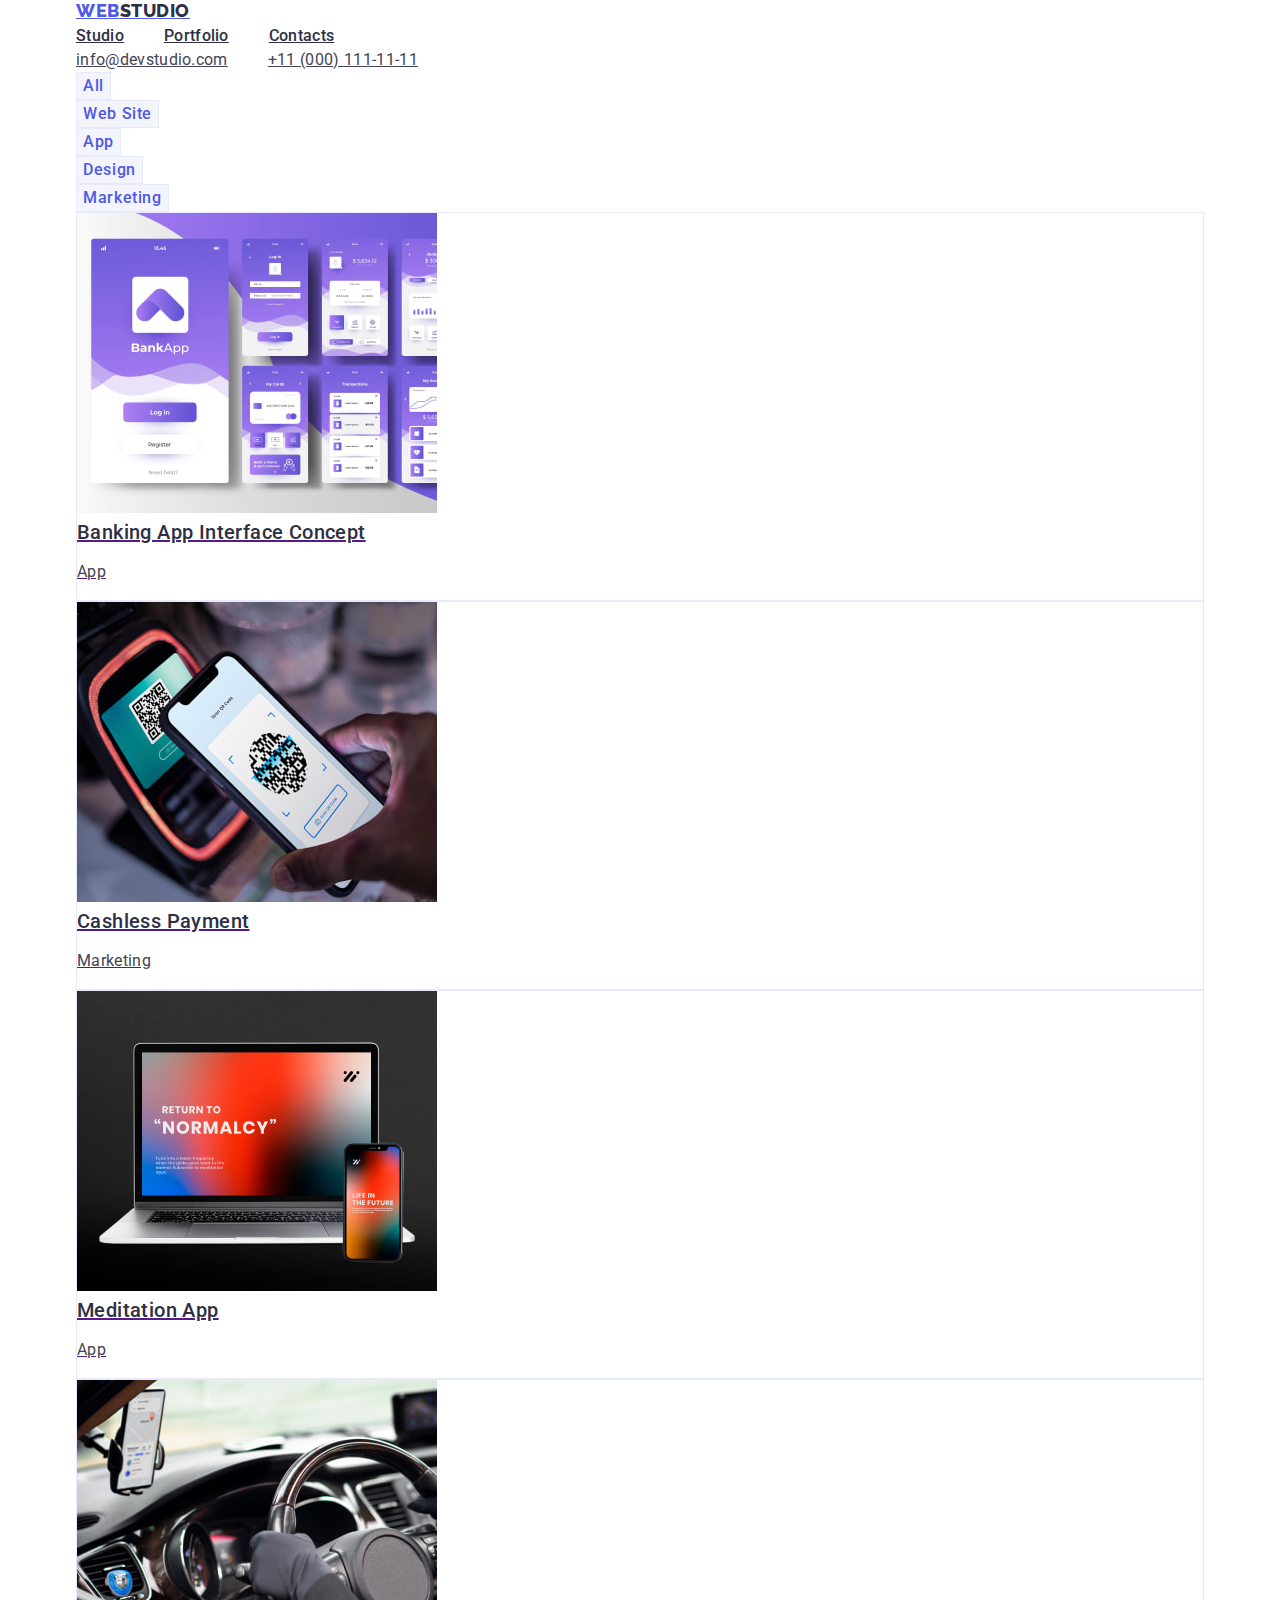
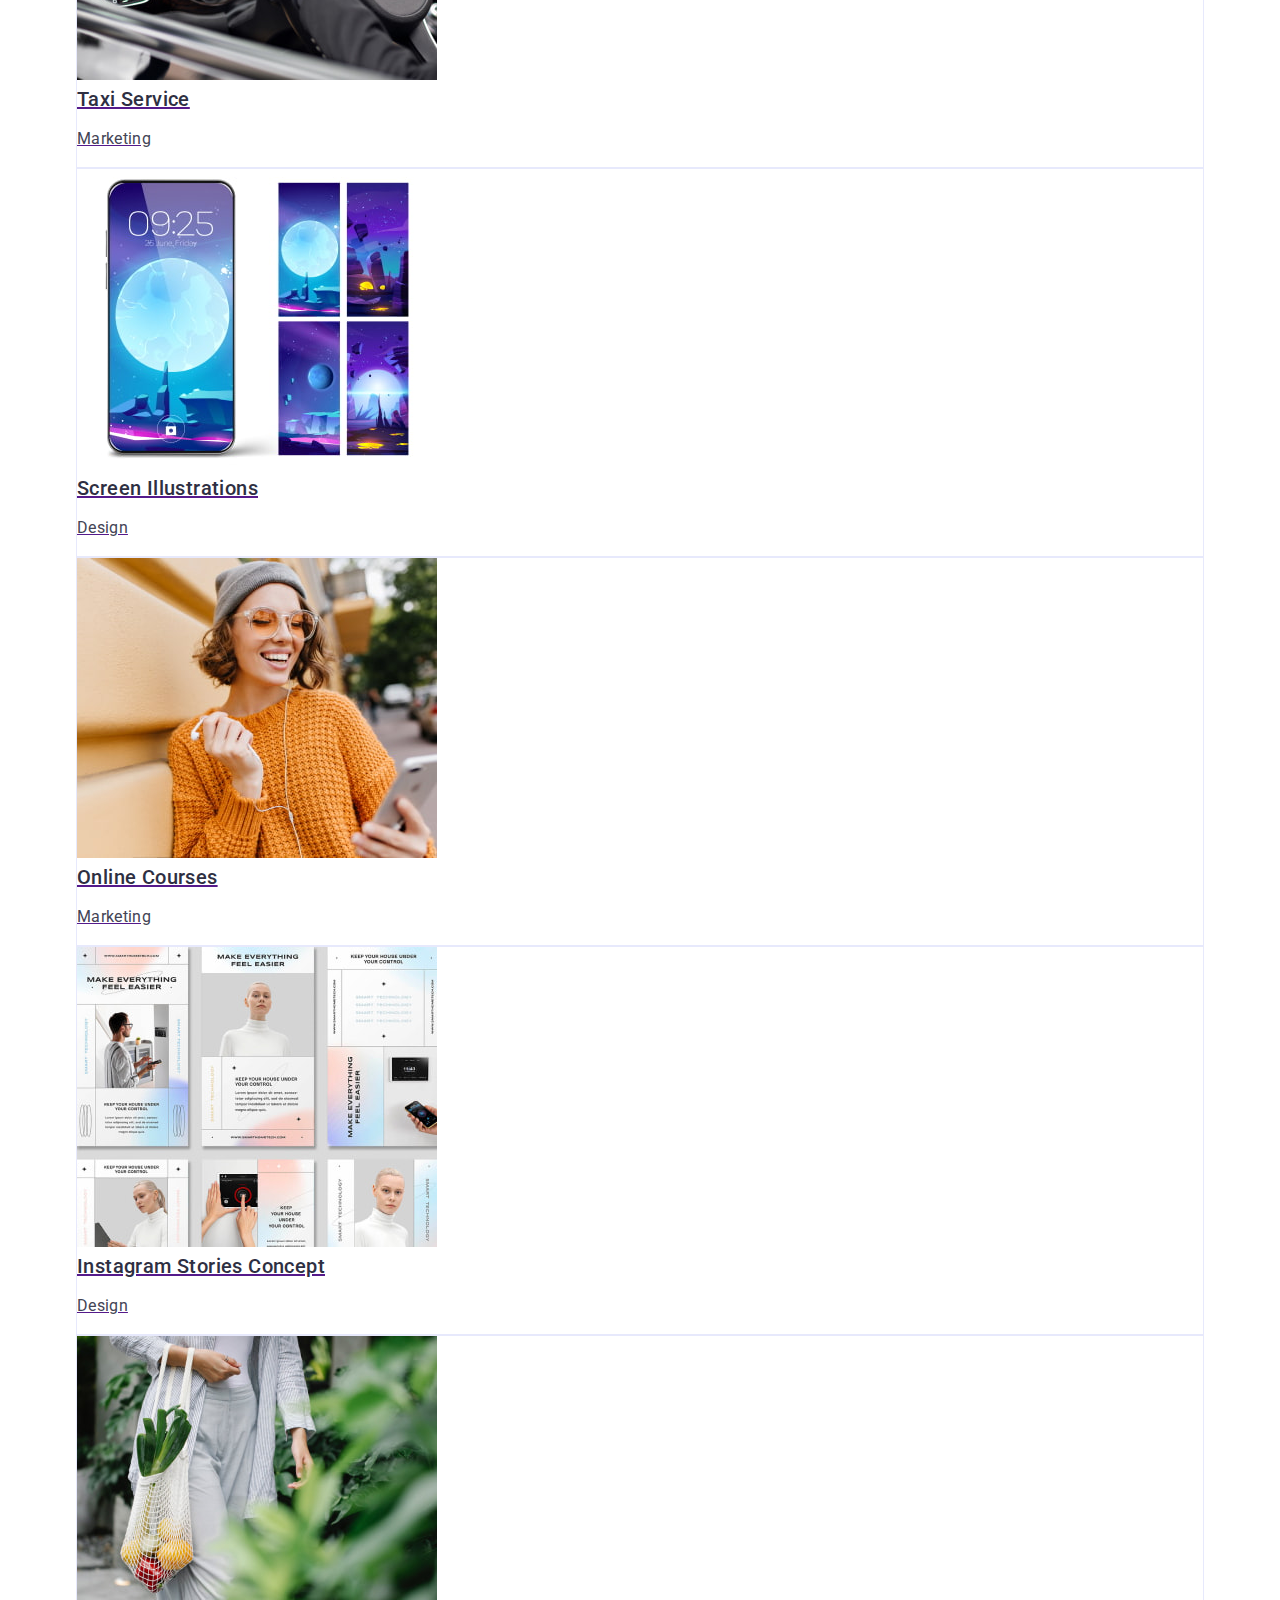
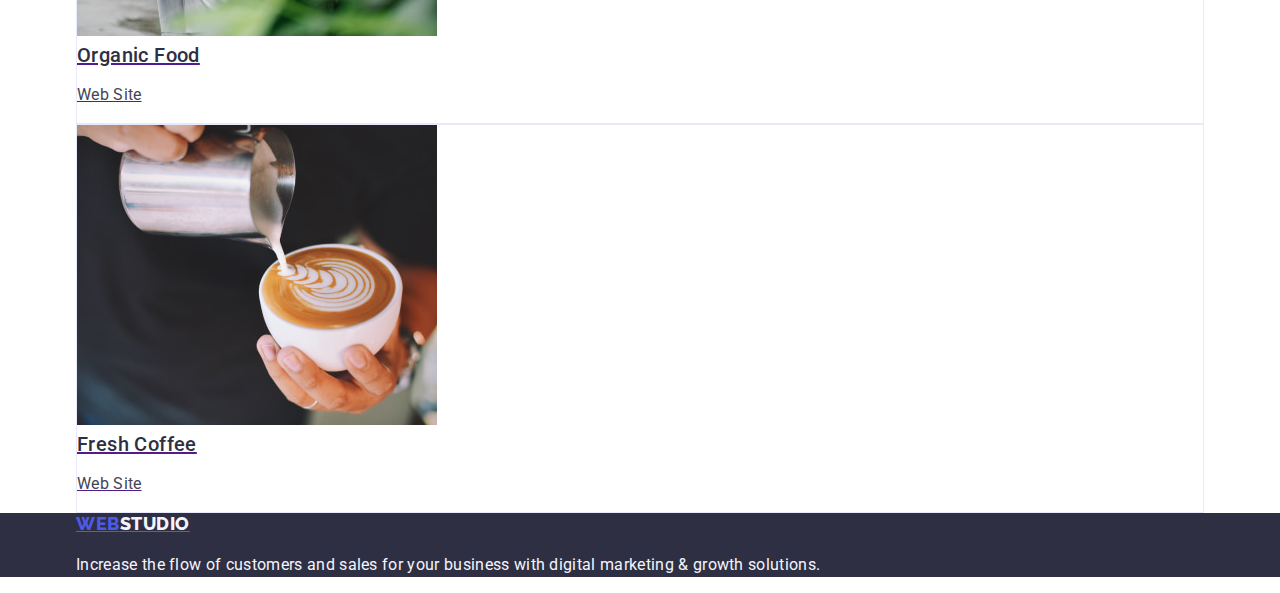
==== portfolio.html @ 360d27bd "container-header" ====
<!DOCTYPE html>
<html lang="en">
  <head>
    <meta charset="UTF-8" />
    <meta http-equiv="X-UA-Compatible" content="IE=edge" />
    <meta name="viewport" content="width=device-width, initial-scale=1.0" />
    <title>Solutions for business</title>
    <link rel="preconnect" href="https://fonts.googleapis.com" />
    <link rel="preconnect" href="https://fonts.gstatic.com" crossorigin />
    <link
      href="https://fonts.googleapis.com/css2?family=Raleway:wght@800&family=Roboto:wght@400;500;700;900&display=swap"
      rel="stylesheet"
    />
    <link
      href="
https://cdn.jsdelivr.net/npm/modern-normalize@2.0.0/modern-normalize.min.css
"
      rel="stylesheet"
    />
    <link rel="stylesheet" href="./css/styles.css" />
  </head>

  <body>
    <header class="page-header">
      <div class="container">
        <nav>
          <a class="logo-accent link" href="./index.html" target="_self"
            >Web<span class="logo-up link">Studio</span></a
          >
          <ul class="menu-list list">
            <li class="menu-list-item">
              <a class="menu-link link" href="./index.html" target="_blank"
                >Studio</a
              >
            </li>
            <li class="menu-list-item">
              <a class="menu-link link" href="./portfolio.html" target="_blank"
                >Portfolio</a
              >
            </li>
            <li class="menu-list-item">
              <a class="menu-link link" href="" target="_blank">Contacts</a>
            </li>
          </ul>
        </nav>
        <address class="address-list">
          <ul class="address list">
            <li class="mail-item">
              <a class="address-link link" href="mailto:info@devstudio.com"
                >info@devstudio.com</a
              >
            </li>
            <li class="tel-item">
              <a class="address-link link" href="tel:+110001111111"
                >+11 (000) 111-11-11</a
              >
            </li>
          </ul>
        </address>
      </div>
    </header>

    <main>
      <!-- Section hidden -->
      <section class="filters">
        <div class="container">
          <h1 class="title-hero" hidden>Filters</h1>

          <ul class="buttons-list list">
            <li class="button-item">
              <button class="button-filter" type="button">All</button>
            </li>
            <li class="button-item">
              <button class="button-filter" type="button">Web Site</button>
            </li>
            <li class="button-item">
              <button class="button-filter" type="button">App</button>
            </li>
            <li class="button-item">
              <button class="button-filter" type="button">Design</button>
            </li>
            <li class="button-item">
              <button class="button-filter" type="button">Marketing</button>
            </li>
          </ul>

          <ul class="portfolio-list list">
            <li class="img-item">
              <a class="link" href="">
                <img
                  src="./images/portfolio/imgOne.jpg"
                  width="360"
                  height="300"
                  alt="Pages of banking interface in the screen og smartphone"
                />
                <h2 class="third-title">Banking App Interface Concept</h2>
                <p class="advantages-paragraf">App</p>
              </a>
            </li>
            <li class="img-item">
              <a class="link" href="">
                <img
                  src="./images/portfolio/imgTwo.jpg"
                  width="360"
                  height="300"
                  alt="One man does cashless payment with his smartphone"
                />
                <h2 class="third-title">Cashless Payment</h2>
                <p class="advantages-paragraf">Marketing</p>
              </a>
            </li>
            <li class="img-item">
              <a class="link" href="">
                <img
                  src="./images/portfolio/imgThree.jpg"
                  width="360"
                  height="300"
                  alt="Computer monitor and smartphone screen with App for meditation"
                />
                <h2 class="third-title">Meditation App</h2>
                <p class="advantages-paragraf">App</p>
              </a>
            </li>
            <li class="img-item">
              <a class="link" href="">
                <img
                  src="./images/portfolio/imgFour.jpg"
                  width="360"
                  height="300"
                  alt="Driver in the car uses taxi service"
                />
                <h2 class="third-title">Taxi Service</h2>
                <p class="advantages-paragraf">Marketing</p>
              </a>
            </li>
            <li class="img-item">
              <a class="link" href="">
                <img
                  src="./images/portfolio/imgFive.jpg"
                  width="360"
                  height="300"
                  alt="Design for smartphone with screen illustration shows Moon and mountain rocks"
                />
                <h2 class="third-title">Screen Illustrations</h2>
                <p class="advantages-paragraf">Design</p>
              </a>
            </li>
            <li class="img-item">
              <a class="link" href="">
                <img
                  src="./images/portfolio/imgSix.jpg"
                  width="360"
                  height="300"
                  alt="One lady wearing in yellow sweater and grey hat is looking on her smartphone and learning online course"
                />
                <h2 class="third-title">Online Courses</h2>
                <p class="advantages-paragraf">Marketing</p>
              </a>
            </li>
            <li class="img-item">
              <a class="link" href="">
                <img
                  src="./images/portfolio/imgSeven.jpg"
                  width="360"
                  height="300"
                  alt="Six Instagram stories concept pages designed in light colors with man and woman in the pictures"
                />
                <h2 class="third-title">Instagram Stories Concept</h2>
                <p class="advantages-paragraf">Design</p>
              </a>
            </li>
            <li class="img-item">
              <a class="link" href="">
                <img
                  src="./images/portfolio/imgEight.jpg"
                  width="360"
                  height="300"
                  alt="Women keeps a bag with organic fruits and vegetables"
                />
                <h2 class="third-title">Organic Food</h2>
                <p class="advantages-paragraf">Web Site</p>
              </a>
            </li>
            <li class="img-item">
              <a class="link" href="">
                <img
                  src="./images/portfolio/imgNine.jpg"
                  width="360"
                  height="300"
                  alt="A man makes a cappucino"
                />
                <h2 class="third-title">Fresh Coffee</h2>
                <p class="advantages-paragraf">Web Site</p>
              </a>
            </li>
          </ul>
        </div>
      </section>
    </main>

    <footer class="footer-section">
      <div class="container">
        <a class="logo-accent link" href="./index.html" target="_self"
          >Web<span class="logo-down link">Studio</span></a
        >
        <p class="footer-paragraf">
          Increase the flow of customers and sales for your business with
          digital marketing & growth solutions.
        </p>
      </div>
    </footer>
  </body>
</html>
---- css/styles.css ----
:root {
    --brand: #4D5AE5;
    --brand-background: #2E2F42;
    --page: #FFFFFF;
    --text: #434455;
    --logo-down: #F4F4FD;
    --border: #E7E9FC;
    --button-filter-hover: #404BBF;   
}

h1, h2, h3, h4, h5, h6 {
    margin: 0;
}

ul, ol {
    margin: 0;
    padding: 0;
    list-style-type: none;
}

body {
    font-family: 'Roboto', sans-serif;
    font-style: normal;
    font-weight: 400;
    font-size: 16px;
    line-height: 1.5;
    color: var(--text);
    background-color: var(--page);
    letter-spacing: 0.02em;
    text-decoration: none;
}

.container {
    width: 1158px;
    margin-right: auto;
    margin-left: auto;
    padding: 0 15px;
}

.container-header {
    display: flex;
}

a {
    font-style: normal;
}

.logo-accent {
    font-family: 'Raleway', sans-serif;
    font-style: normal;
    font-weight: 800;
    font-size: 18px;
    line-height: 1.17;
    letter-spacing: 0.03em;
    text-transform: uppercase;
    color: var(--brand);
}

.logo-up {
    color: var(--brand-background);
    font-family: 'Raleway', sans-serif;
}

.logo-header {
margin-right: 76px;
}

.logo-down {
    color: var(--logo-down);
}

.menu-list {
    display: flex;
    width: 261px;
    gap: 40px;
}

.menu-link:focus, .menu-link:active {
    color: var(--button-filter-hover);
}

.menu-link {
    font-weight: 500;
    font-size: 16px;
    line-height: 1.5;
    letter-spacing: 0.02em;
    color: var(--brand-background);
}

.menu-link:hover, .menu-link:active {
    color: var(--button-filter-hover);
}

.menu-list > a {
    font-weight: 500;
    color: var(--brand-background);
}

.address {
    display: flex;
    gap: 40px;
}

.address-list {
    font-style: normal;
      
}

.address.list > a {
    color: var(--text);
}

.address-link {
    letter-spacing: 0.02em;
    color: var(--text);
}

.address-link:hover {
    color: var(--button-filter-hover);
}

.address-link:focus {
    color: var(--button-filter-hover);
}

.hero {
    background-color: var(--brand-background);
}

.title-hero {
    font-weight: 700;
    font-size: 56px;
    line-height: 1.07;
    text-align: center;
    letter-spacing: 0.02em;
    color: var(--page);

}

.order-button {
    font-family: inherit;
    background-color: var(--brand);
    color: var(--page);
    font-weight: 500;
    letter-spacing: 0.04em;
    line-height: 1.5;
    cursor: pointer;
}

.order-button:hover {
    background-color: var(--button-filter-hover);
}

.order-button:focus {
    background-color: var(--button-filter-hover);
}

.third-title {
    font-weight: 500;
    font-size: 20px;
    line-height: 1.2;
    letter-spacing: 0.02em;
    color: var(--brand-background);
    text-transform: capitalize;
}

.advantages-paragraf {
    letter-spacing: 0.02em;
    color: var(--text);
}

.title-we-doing, .title-team {
    font-weight: 700;
    font-size: 36px;
    line-height: 1.11;
    text-align: center;
    letter-spacing: 0.02em;
    text-transform: capitalize;
    color: var(--brand-background);
}

.team {
    background-color: var(--logo-down);
}

.item-team {
    background: var(--page);
}

.footer-section {
    background-color: var(--brand-background);
}

.footer-paragraf {
    color:var(--logo-down);
    font-family: 'Roboto';
    font-style: normal;
    font-weight: 400;
    font-size: 16px;
    line-height: 1.5;
    letter-spacing: 0.02em;
}

.button-filter {
    font-weight: 500;
    letter-spacing: 0.04em;
    background-color: var(--logo-down);
    border: 1px solid var(--border);
    color: var(--brand);
    cursor: pointer;
    line-height: 1.5;
}

.button-filter:hover {
    background-color: var(--button-filter-hover);
    color: var(--page);
}

.button-filter:focus {
    background-color: var(--button-filter-hover);
    color: var(--page);
}

.button-filter:active {
    background-color: var(--brand-background);
}

.img-item {
    border: 1px solid var(--border);
}
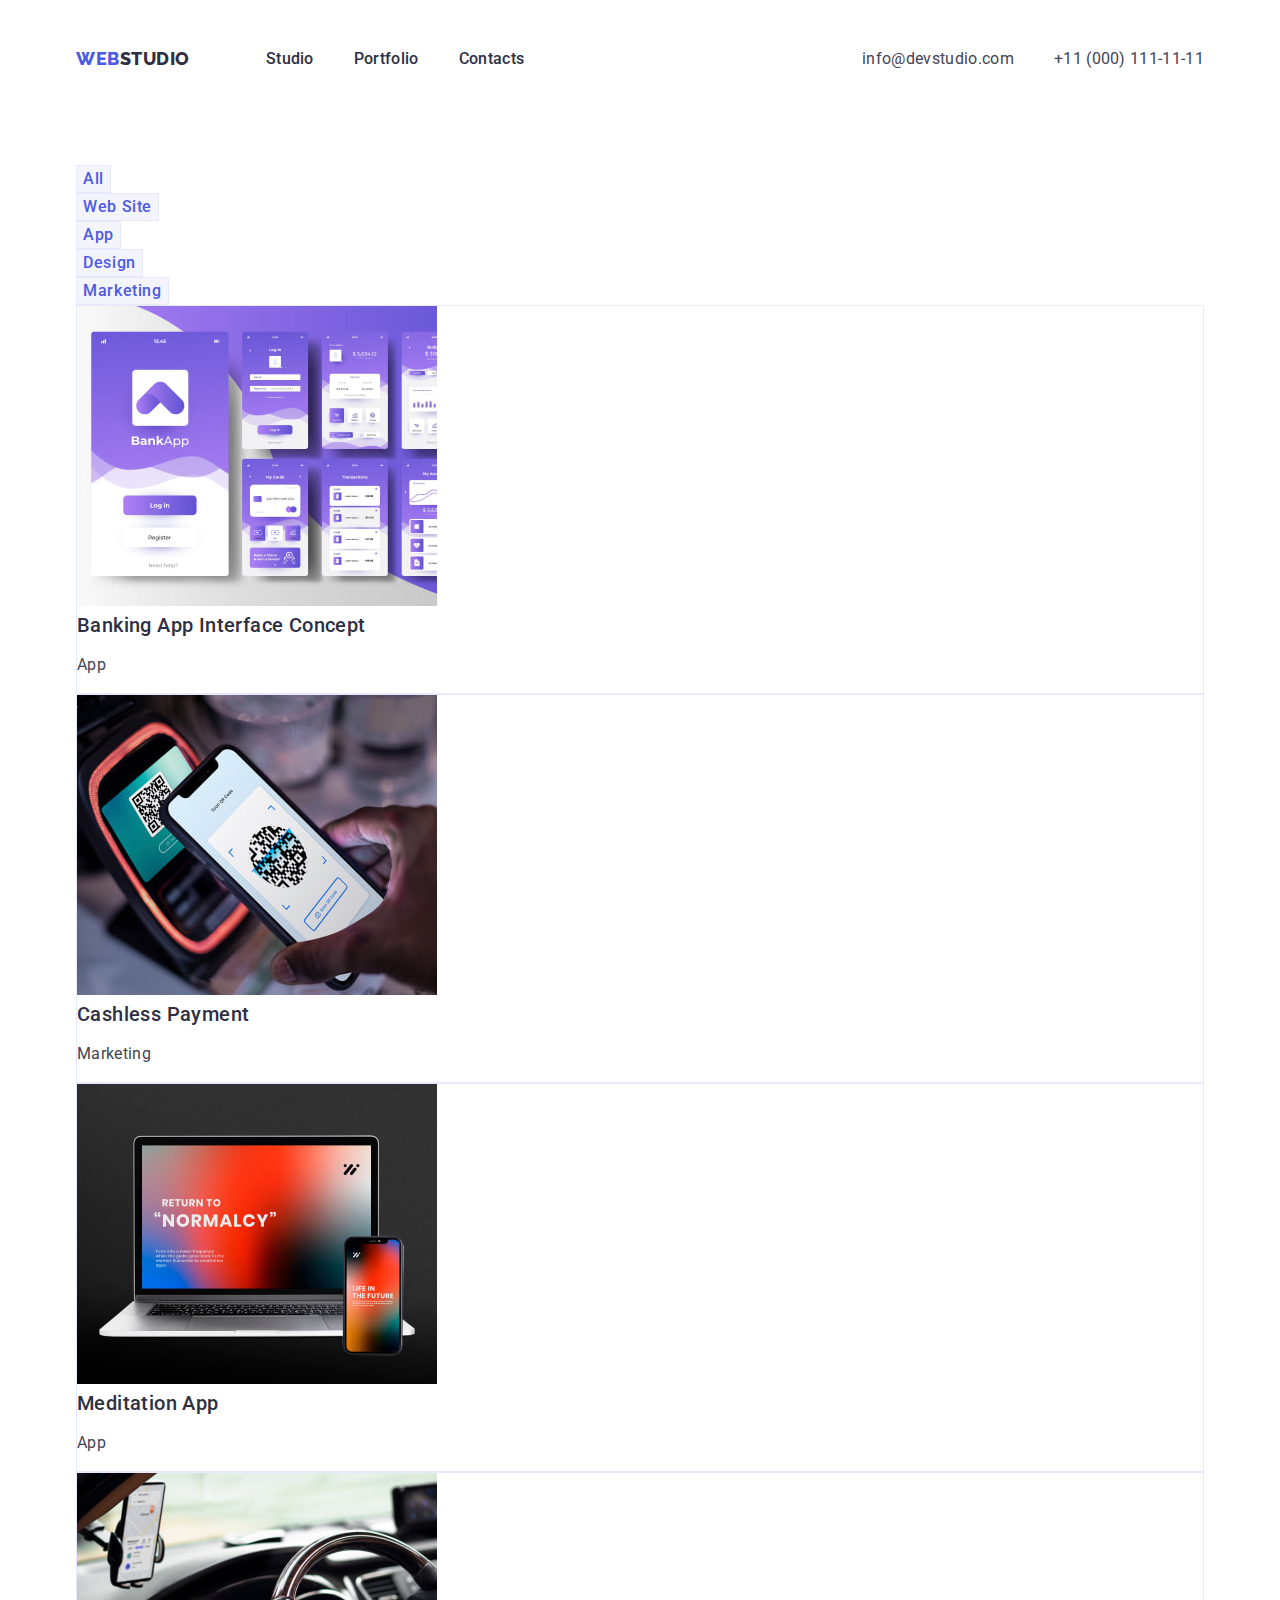
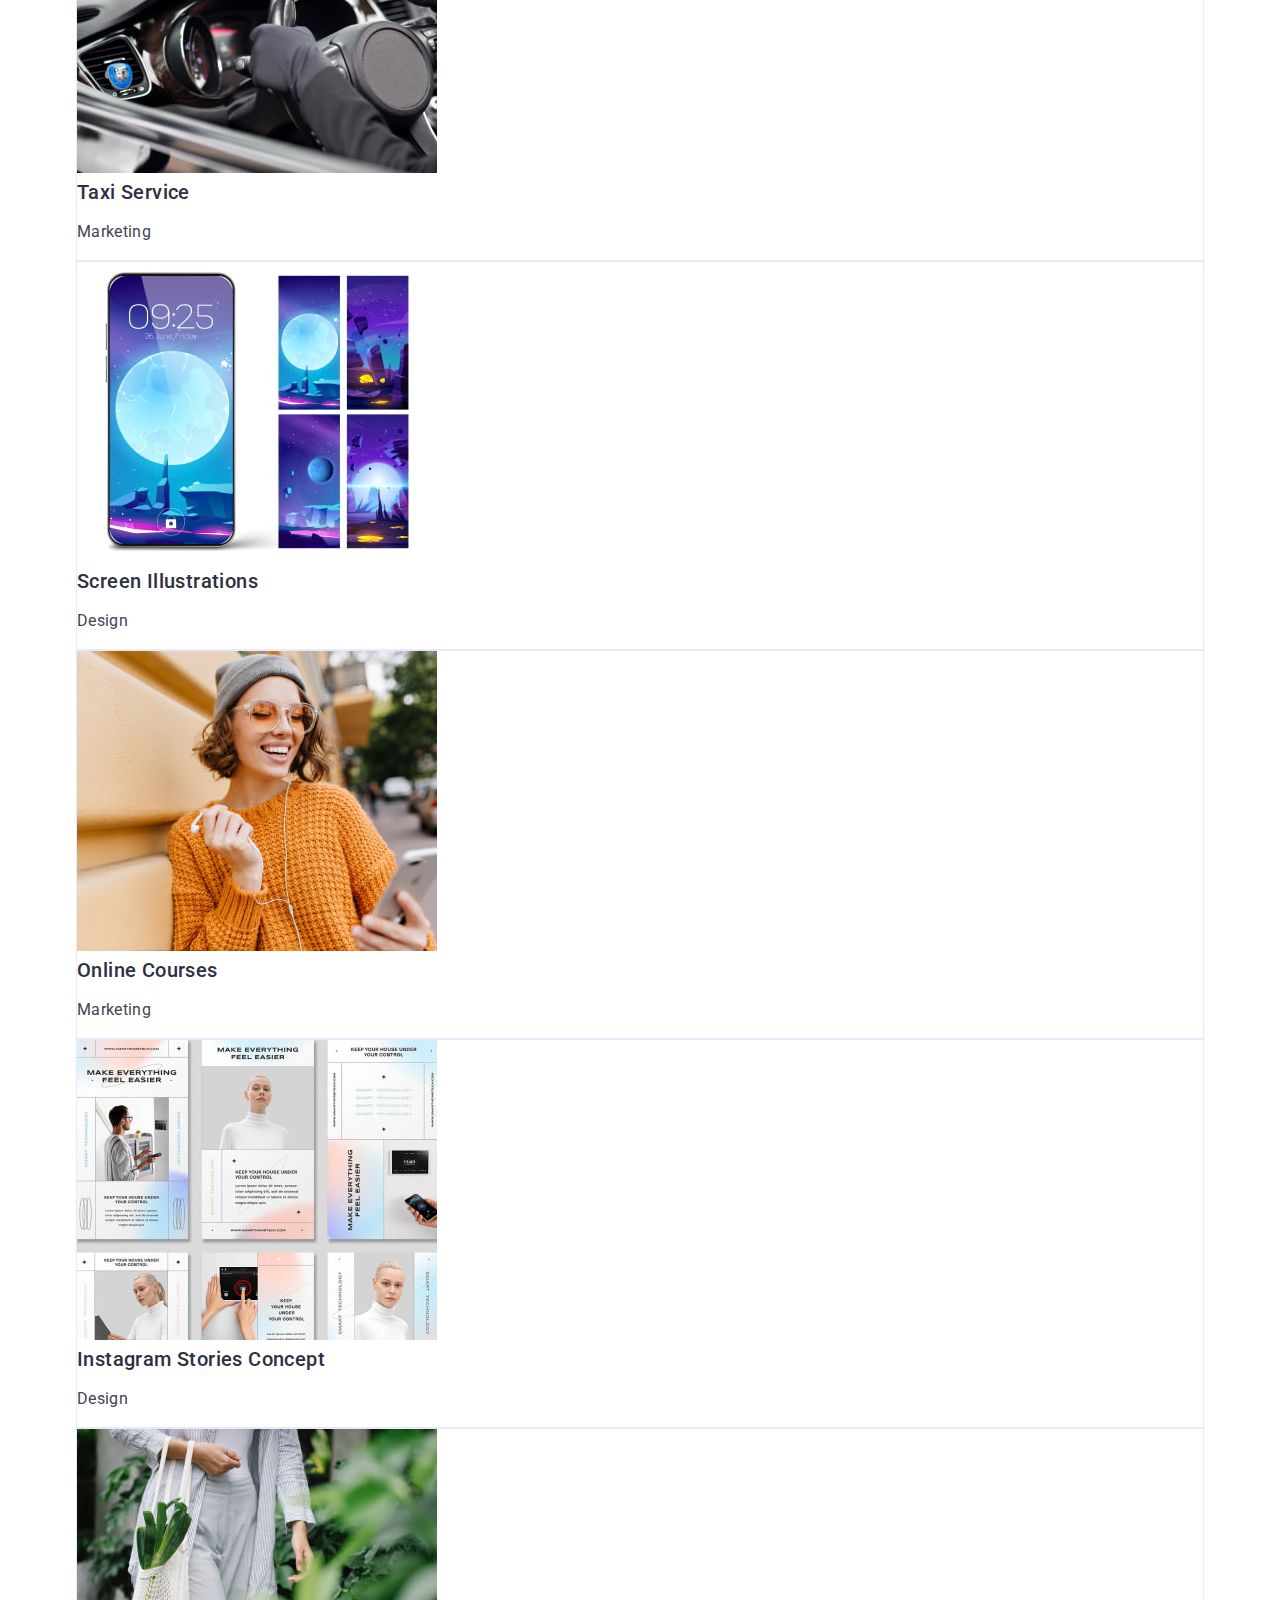
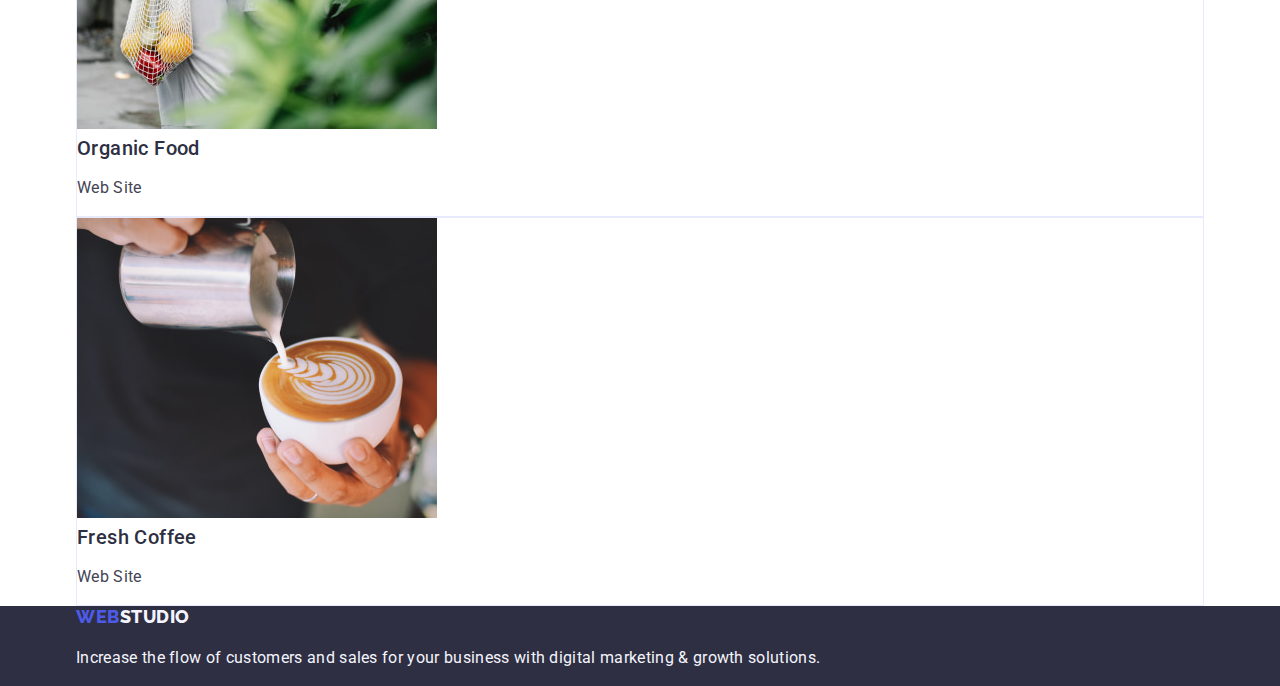
==== commit c48500c0: "Advantages-notHidden" ====
--- a/portfolio.html
+++ b/portfolio.html
@@ -21,193 +21,198 @@
   </head>
 
   <body>
-    <header class="page-header">
-      <div class="container">
-        <nav>
+    <div class="page-container">
+      <header class="page-header">
+        <div class="container container-header">
+          <nav class="navigation">
+            <a class="logo-accent link" href="./index.html" target="_self"
+              >Web<span class="logo-up logo-header link">Studio</span></a
+            >
+            <ul class="menu-list">
+              <li class="menu-list-item">
+                <a class="menu-link link" href="./index.html" target="_blank"
+                  >Studio</a
+                >
+              </li>
+              <li class="menu-list-item">
+                <a
+                  class="menu-link link"
+                  href="./portfolio.html"
+                  target="_blank"
+                  >Portfolio</a
+                >
+              </li>
+              <li class="menu-list-item">
+                <a class="menu-link link" href="" target="_blank">Contacts</a>
+              </li>
+            </ul>
+          </nav>
+          <address class="address-list">
+            <ul class="address">
+              <li class="mail-item">
+                <a class="address-link link" href="mailto:info@devstudio.com"
+                  >info@devstudio.com</a
+                >
+              </li>
+              <li class="tel-item">
+                <a class="address-link link" href="tel:+110001111111"
+                  >+11 (000) 111-11-11</a
+                >
+              </li>
+            </ul>
+          </address>
+        </div>
+      </header>
+
+      <main>
+        <!-- Section hidden -->
+        <section class="filters">
+          <div class="container container-filter">
+            <h1 class="title-hero" visually-hidden>Filters</h1>
+
+            <ul class="buttons-list list">
+              <li class="button-item">
+                <button class="button-filter" type="button">All</button>
+              </li>
+              <li class="button-item">
+                <button class="button-filter" type="button">Web Site</button>
+              </li>
+              <li class="button-item">
+                <button class="button-filter" type="button">App</button>
+              </li>
+              <li class="button-item">
+                <button class="button-filter" type="button">Design</button>
+              </li>
+              <li class="button-item">
+                <button class="button-filter" type="button">Marketing</button>
+              </li>
+            </ul>
+
+            <ul class="portfolio-list list">
+              <li class="img-item">
+                <a class="link" href="">
+                  <img
+                    src="./images/portfolio/imgOne.jpg"
+                    width="360"
+                    height="300"
+                    alt="Pages of banking interface in the screen og smartphone"
+                  />
+                  <h2 class="third-title">Banking App Interface Concept</h2>
+                  <p class="advantages-paragraf">App</p>
+                </a>
+              </li>
+              <li class="img-item">
+                <a class="link" href="">
+                  <img
+                    src="./images/portfolio/imgTwo.jpg"
+                    width="360"
+                    height="300"
+                    alt="One man does cashless payment with his smartphone"
+                  />
+                  <h2 class="third-title">Cashless Payment</h2>
+                  <p class="advantages-paragraf">Marketing</p>
+                </a>
+              </li>
+              <li class="img-item">
+                <a class="link" href="">
+                  <img
+                    src="./images/portfolio/imgThree.jpg"
+                    width="360"
+                    height="300"
+                    alt="Computer monitor and smartphone screen with App for meditation"
+                  />
+                  <h2 class="third-title">Meditation App</h2>
+                  <p class="advantages-paragraf">App</p>
+                </a>
+              </li>
+              <li class="img-item">
+                <a class="link" href="">
+                  <img
+                    src="./images/portfolio/imgFour.jpg"
+                    width="360"
+                    height="300"
+                    alt="Driver in the car uses taxi service"
+                  />
+                  <h2 class="third-title">Taxi Service</h2>
+                  <p class="advantages-paragraf">Marketing</p>
+                </a>
+              </li>
+              <li class="img-item">
+                <a class="link" href="">
+                  <img
+                    src="./images/portfolio/imgFive.jpg"
+                    width="360"
+                    height="300"
+                    alt="Design for smartphone with screen illustration shows Moon and mountain rocks"
+                  />
+                  <h2 class="third-title">Screen Illustrations</h2>
+                  <p class="advantages-paragraf">Design</p>
+                </a>
+              </li>
+              <li class="img-item">
+                <a class="link" href="">
+                  <img
+                    src="./images/portfolio/imgSix.jpg"
+                    width="360"
+                    height="300"
+                    alt="One lady wearing in yellow sweater and grey hat is looking on her smartphone and learning online course"
+                  />
+                  <h2 class="third-title">Online Courses</h2>
+                  <p class="advantages-paragraf">Marketing</p>
+                </a>
+              </li>
+              <li class="img-item">
+                <a class="link" href="">
+                  <img
+                    src="./images/portfolio/imgSeven.jpg"
+                    width="360"
+                    height="300"
+                    alt="Six Instagram stories concept pages designed in light colors with man and woman in the pictures"
+                  />
+                  <h2 class="third-title">Instagram Stories Concept</h2>
+                  <p class="advantages-paragraf">Design</p>
+                </a>
+              </li>
+              <li class="img-item">
+                <a class="link" href="">
+                  <img
+                    src="./images/portfolio/imgEight.jpg"
+                    width="360"
+                    height="300"
+                    alt="Women keeps a bag with organic fruits and vegetables"
+                  />
+                  <h2 class="third-title">Organic Food</h2>
+                  <p class="advantages-paragraf">Web Site</p>
+                </a>
+              </li>
+              <li class="img-item">
+                <a class="link" href="">
+                  <img
+                    src="./images/portfolio/imgNine.jpg"
+                    width="360"
+                    height="300"
+                    alt="A man makes a cappucino"
+                  />
+                  <h2 class="third-title">Fresh Coffee</h2>
+                  <p class="advantages-paragraf">Web Site</p>
+                </a>
+              </li>
+            </ul>
+          </div>
+        </section>
+      </main>
+
+      <footer class="footer-section">
+        <div class="container">
           <a class="logo-accent link" href="./index.html" target="_self"
-            >Web<span class="logo-up link">Studio</span></a
+            >Web<span class="logo-down link">Studio</span></a
           >
-          <ul class="menu-list list">
-            <li class="menu-list-item">
-              <a class="menu-link link" href="./index.html" target="_blank"
-                >Studio</a
-              >
-            </li>
-            <li class="menu-list-item">
-              <a class="menu-link link" href="./portfolio.html" target="_blank"
-                >Portfolio</a
-              >
-            </li>
-            <li class="menu-list-item">
-              <a class="menu-link link" href="" target="_blank">Contacts</a>
-            </li>
-          </ul>
-        </nav>
-        <address class="address-list">
-          <ul class="address list">
-            <li class="mail-item">
-              <a class="address-link link" href="mailto:info@devstudio.com"
-                >info@devstudio.com</a
-              >
-            </li>
-            <li class="tel-item">
-              <a class="address-link link" href="tel:+110001111111"
-                >+11 (000) 111-11-11</a
-              >
-            </li>
-          </ul>
-        </address>
-      </div>
-    </header>
-
-    <main>
-      <!-- Section hidden -->
-      <section class="filters">
-        <div class="container">
-          <h1 class="title-hero" hidden>Filters</h1>
-
-          <ul class="buttons-list list">
-            <li class="button-item">
-              <button class="button-filter" type="button">All</button>
-            </li>
-            <li class="button-item">
-              <button class="button-filter" type="button">Web Site</button>
-            </li>
-            <li class="button-item">
-              <button class="button-filter" type="button">App</button>
-            </li>
-            <li class="button-item">
-              <button class="button-filter" type="button">Design</button>
-            </li>
-            <li class="button-item">
-              <button class="button-filter" type="button">Marketing</button>
-            </li>
-          </ul>
-
-          <ul class="portfolio-list list">
-            <li class="img-item">
-              <a class="link" href="">
-                <img
-                  src="./images/portfolio/imgOne.jpg"
-                  width="360"
-                  height="300"
-                  alt="Pages of banking interface in the screen og smartphone"
-                />
-                <h2 class="third-title">Banking App Interface Concept</h2>
-                <p class="advantages-paragraf">App</p>
-              </a>
-            </li>
-            <li class="img-item">
-              <a class="link" href="">
-                <img
-                  src="./images/portfolio/imgTwo.jpg"
-                  width="360"
-                  height="300"
-                  alt="One man does cashless payment with his smartphone"
-                />
-                <h2 class="third-title">Cashless Payment</h2>
-                <p class="advantages-paragraf">Marketing</p>
-              </a>
-            </li>
-            <li class="img-item">
-              <a class="link" href="">
-                <img
-                  src="./images/portfolio/imgThree.jpg"
-                  width="360"
-                  height="300"
-                  alt="Computer monitor and smartphone screen with App for meditation"
-                />
-                <h2 class="third-title">Meditation App</h2>
-                <p class="advantages-paragraf">App</p>
-              </a>
-            </li>
-            <li class="img-item">
-              <a class="link" href="">
-                <img
-                  src="./images/portfolio/imgFour.jpg"
-                  width="360"
-                  height="300"
-                  alt="Driver in the car uses taxi service"
-                />
-                <h2 class="third-title">Taxi Service</h2>
-                <p class="advantages-paragraf">Marketing</p>
-              </a>
-            </li>
-            <li class="img-item">
-              <a class="link" href="">
-                <img
-                  src="./images/portfolio/imgFive.jpg"
-                  width="360"
-                  height="300"
-                  alt="Design for smartphone with screen illustration shows Moon and mountain rocks"
-                />
-                <h2 class="third-title">Screen Illustrations</h2>
-                <p class="advantages-paragraf">Design</p>
-              </a>
-            </li>
-            <li class="img-item">
-              <a class="link" href="">
-                <img
-                  src="./images/portfolio/imgSix.jpg"
-                  width="360"
-                  height="300"
-                  alt="One lady wearing in yellow sweater and grey hat is looking on her smartphone and learning online course"
-                />
-                <h2 class="third-title">Online Courses</h2>
-                <p class="advantages-paragraf">Marketing</p>
-              </a>
-            </li>
-            <li class="img-item">
-              <a class="link" href="">
-                <img
-                  src="./images/portfolio/imgSeven.jpg"
-                  width="360"
-                  height="300"
-                  alt="Six Instagram stories concept pages designed in light colors with man and woman in the pictures"
-                />
-                <h2 class="third-title">Instagram Stories Concept</h2>
-                <p class="advantages-paragraf">Design</p>
-              </a>
-            </li>
-            <li class="img-item">
-              <a class="link" href="">
-                <img
-                  src="./images/portfolio/imgEight.jpg"
-                  width="360"
-                  height="300"
-                  alt="Women keeps a bag with organic fruits and vegetables"
-                />
-                <h2 class="third-title">Organic Food</h2>
-                <p class="advantages-paragraf">Web Site</p>
-              </a>
-            </li>
-            <li class="img-item">
-              <a class="link" href="">
-                <img
-                  src="./images/portfolio/imgNine.jpg"
-                  width="360"
-                  height="300"
-                  alt="A man makes a cappucino"
-                />
-                <h2 class="third-title">Fresh Coffee</h2>
-                <p class="advantages-paragraf">Web Site</p>
-              </a>
-            </li>
-          </ul>
+          <p class="footer-paragraf">
+            Increase the flow of customers and sales for your business with
+            digital marketing & growth solutions.
+          </p>
         </div>
-      </section>
-    </main>
-
-    <footer class="footer-section">
-      <div class="container">
-        <a class="logo-accent link" href="./index.html" target="_self"
-          >Web<span class="logo-down link">Studio</span></a
-        >
-        <p class="footer-paragraf">
-          Increase the flow of customers and sales for your business with
-          digital marketing & growth solutions.
-        </p>
-      </div>
-    </footer>
+      </footer>
+    </div>
   </body>
 </html>
--- a/css/styles.css
+++ b/css/styles.css
@@ -30,6 +30,21 @@
     text-decoration: none;
 }
 
+.page-container {
+    min-height: 100vh;
+    display: flex;
+    flex-direction: column;
+}
+
+main {
+    flex-grow: 1;
+}
+
+a {
+    font-style: normal;
+    text-decoration: none;
+}
+
 .container {
     width: 1158px;
     margin-right: auto;
@@ -39,11 +54,16 @@
 
 .container-header {
     display: flex;
-}
-
-a {
-    font-style: normal;
-}
+    padding-top: 24px;
+    padding-bottom: 12px;
+    align-items: center;
+}
+    
+.navigation {
+    display: flex;
+    align-items: center;
+}
+
 
 .logo-accent {
     font-family: 'Raleway', sans-serif;
@@ -54,11 +74,13 @@
     letter-spacing: 0.03em;
     text-transform: uppercase;
     color: var(--brand);
+    padding: 24px 0;
 }
 
 .logo-up {
     color: var(--brand-background);
     font-family: 'Raleway', sans-serif;
+    padding: 24px 0;
 }
 
 .logo-header {
@@ -71,8 +93,11 @@
 
 .menu-list {
     display: flex;
-    width: 261px;
     gap: 40px;
+}
+
+.link {
+    text-decoration: none;
 }
 
 .menu-link:focus, .menu-link:active {
@@ -85,6 +110,7 @@
     line-height: 1.5;
     letter-spacing: 0.02em;
     color: var(--brand-background);
+    padding: 24px 0;
 }
 
 .menu-link:hover, .menu-link:active {
@@ -103,7 +129,7 @@
 
 .address-list {
     font-style: normal;
-      
+    margin-left: auto; 
 }
 
 .address.list > a {
@@ -113,6 +139,7 @@
 .address-link {
     letter-spacing: 0.02em;
     color: var(--text);
+    padding: 24px 0;
 }
 
 .address-link:hover {
@@ -126,6 +153,13 @@
 .hero {
     background-color: var(--brand-background);
 }
+
+.container-hero {
+    padding-top: 12px;
+    padding-bottom: 60px;
+    align-items: center;
+}
+
 
 .title-hero {
     font-weight: 700;
@@ -135,6 +169,7 @@
     letter-spacing: 0.02em;
     color: var(--page);
 
+
 }
 
 .order-button {
@@ -145,6 +180,11 @@
     letter-spacing: 0.04em;
     line-height: 1.5;
     cursor: pointer;
+    display: block;
+    margin: auto;
+    border-radius: 4px;
+    align-items: center;
+    
 }
 
 .order-button:hover {
@@ -155,6 +195,26 @@
     background-color: var(--button-filter-hover);
 }
 
+
+.visually-hidden {
+    position: absolute;
+    width: 1px;
+    height: 1px;
+    margin: -1px;
+    border: 0;
+    padding: 0;
+    white-space: nowrap;
+    clip-path: inset(100%);
+    clip: rect(0 0 0 0);
+    overflow: hidden;
+}
+
+.container-advantages {
+    padding-top: 60px;
+    padding-bottom: 60px;
+}
+
+
 .third-title {
     font-weight: 500;
     font-size: 20px;
@@ -167,6 +227,12 @@
 .advantages-paragraf {
     letter-spacing: 0.02em;
     color: var(--text);
+}
+
+
+.container-we-doing {
+    padding-top: 60px;
+    padding-bottom: 60px;
 }
 
 .title-we-doing, .title-team {
@@ -179,6 +245,10 @@
     color: var(--brand-background);
 }
 
+.container-team {
+    padding-top: 60px;
+}
+
 .team {
     background-color: var(--logo-down);
 }
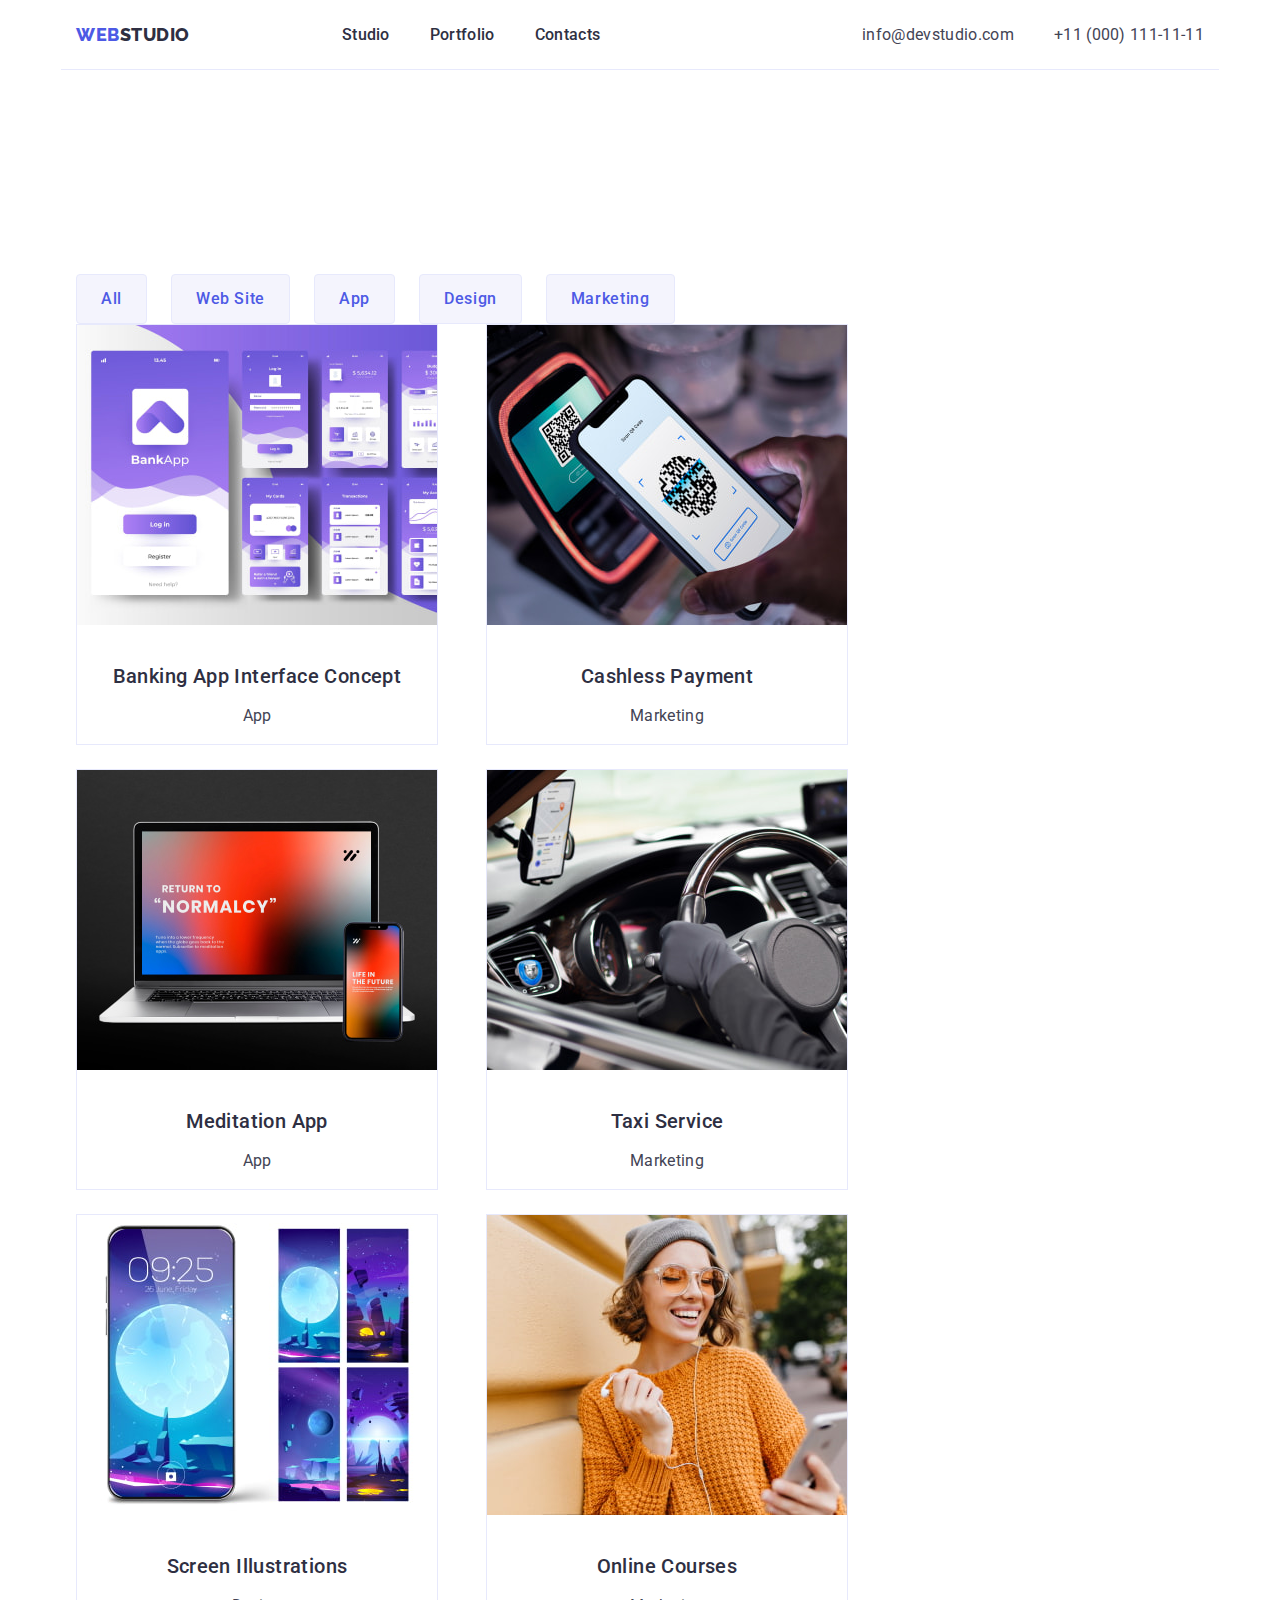
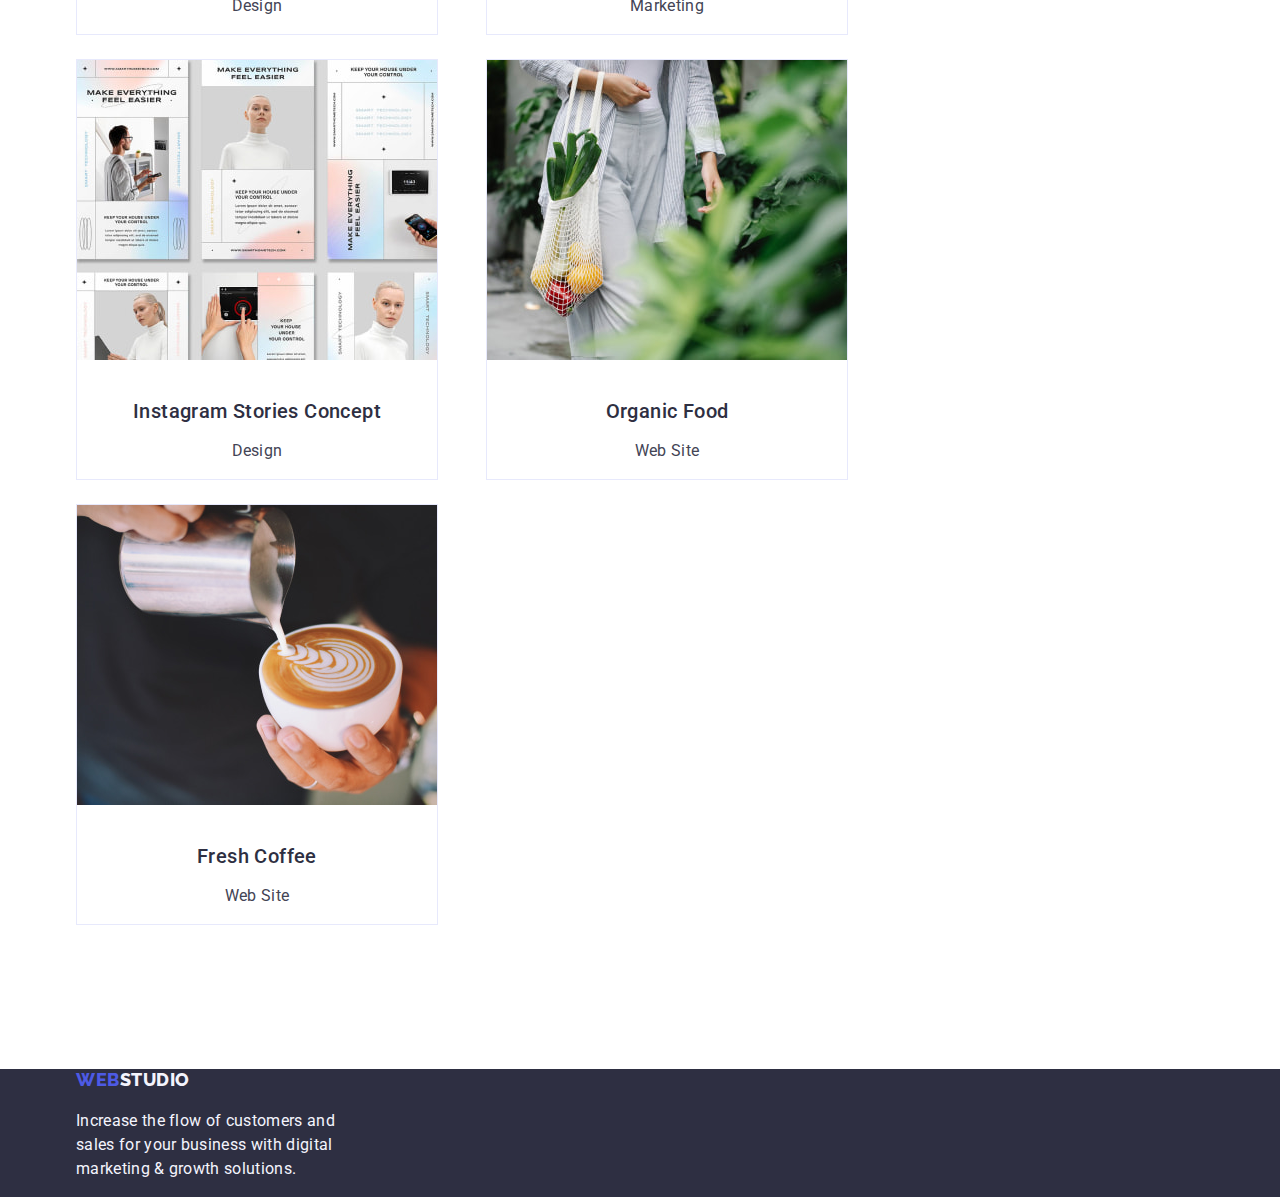
==== commit 2e818baa: "images-two-instead-three" ====
--- a/portfolio.html
+++ b/portfolio.html
@@ -97,8 +97,10 @@
                     height="300"
                     alt="Pages of banking interface in the screen og smartphone"
                   />
-                  <h2 class="third-title">Banking App Interface Concept</h2>
-                  <p class="advantages-paragraf">App</p>
+                  <h2 class="third-team-title third-title">
+                    Banking App Interface Concept
+                  </h2>
+                  <p class="advantages-paragraf team-paragraf">App</p>
                 </a>
               </li>
               <li class="img-item">
@@ -109,8 +111,8 @@
                     height="300"
                     alt="One man does cashless payment with his smartphone"
                   />
-                  <h2 class="third-title">Cashless Payment</h2>
-                  <p class="advantages-paragraf">Marketing</p>
+                  <h2 class="third-team-title third-title">Cashless Payment</h2>
+                  <p class="advantages-paragraf team-paragraf">Marketing</p>
                 </a>
               </li>
               <li class="img-item">
@@ -121,8 +123,8 @@
                     height="300"
                     alt="Computer monitor and smartphone screen with App for meditation"
                   />
-                  <h2 class="third-title">Meditation App</h2>
-                  <p class="advantages-paragraf">App</p>
+                  <h2 class="third-team-title third-title">Meditation App</h2>
+                  <p class="advantages-paragraf team-paragraf">App</p>
                 </a>
               </li>
               <li class="img-item">
@@ -133,8 +135,8 @@
                     height="300"
                     alt="Driver in the car uses taxi service"
                   />
-                  <h2 class="third-title">Taxi Service</h2>
-                  <p class="advantages-paragraf">Marketing</p>
+                  <h2 class="third-team-title third-title">Taxi Service</h2>
+                  <p class="advantages-paragraf team-paragraf">Marketing</p>
                 </a>
               </li>
               <li class="img-item">
@@ -145,8 +147,10 @@
                     height="300"
                     alt="Design for smartphone with screen illustration shows Moon and mountain rocks"
                   />
-                  <h2 class="third-title">Screen Illustrations</h2>
-                  <p class="advantages-paragraf">Design</p>
+                  <h2 class="third-team-title third-title">
+                    Screen Illustrations
+                  </h2>
+                  <p class="advantages-paragraf team-paragraf">Design</p>
                 </a>
               </li>
               <li class="img-item">
@@ -157,8 +161,8 @@
                     height="300"
                     alt="One lady wearing in yellow sweater and grey hat is looking on her smartphone and learning online course"
                   />
-                  <h2 class="third-title">Online Courses</h2>
-                  <p class="advantages-paragraf">Marketing</p>
+                  <h2 class="third-team-title third-title">Online Courses</h2>
+                  <p class="advantages-paragraf team-paragraf">Marketing</p>
                 </a>
               </li>
               <li class="img-item">
@@ -169,8 +173,10 @@
                     height="300"
                     alt="Six Instagram stories concept pages designed in light colors with man and woman in the pictures"
                   />
-                  <h2 class="third-title">Instagram Stories Concept</h2>
-                  <p class="advantages-paragraf">Design</p>
+                  <h2 class="third-team-title third-title">
+                    Instagram Stories Concept
+                  </h2>
+                  <p class="advantages-paragraf team-paragraf">Design</p>
                 </a>
               </li>
               <li class="img-item">
@@ -181,8 +187,8 @@
                     height="300"
                     alt="Women keeps a bag with organic fruits and vegetables"
                   />
-                  <h2 class="third-title">Organic Food</h2>
-                  <p class="advantages-paragraf">Web Site</p>
+                  <h2 class="third-team-title third-title">Organic Food</h2>
+                  <p class="advantages-paragraf team-paragraf">Web Site</p>
                 </a>
               </li>
               <li class="img-item">
@@ -193,8 +199,8 @@
                     height="300"
                     alt="A man makes a cappucino"
                   />
-                  <h2 class="third-title">Fresh Coffee</h2>
-                  <p class="advantages-paragraf">Web Site</p>
+                  <h2 class="third-team-title third-title">Fresh Coffee</h2>
+                  <p class="advantages-paragraf team-paragraf">Web Site</p>
                 </a>
               </li>
             </ul>
--- a/css/styles.css
+++ b/css/styles.css
@@ -54,8 +54,6 @@
 
 .container-header {
     display: flex;
-    padding-top: 24px;
-    padding-bottom: 12px;
     align-items: center;
 }
     
@@ -63,7 +61,6 @@
     display: flex;
     align-items: center;
 }
-
 
 .logo-accent {
     font-family: 'Raleway', sans-serif;
@@ -75,6 +72,7 @@
     text-transform: uppercase;
     color: var(--brand);
     padding: 24px 0;
+    margin-right: 76px;
 }
 
 .logo-up {
@@ -152,6 +150,7 @@
 
 .hero {
     background-color: var(--brand-background);
+    padding: 188px 0;
 }
 
 .container-hero {
@@ -168,8 +167,10 @@
     text-align: center;
     letter-spacing: 0.02em;
     color: var(--page);
-
-
+    max-width: 496px;
+    margin-left: auto;
+    margin-right: auto;
+    margin-bottom: 48px;
 }
 
 .order-button {
@@ -183,8 +184,8 @@
     display: block;
     margin: auto;
     border-radius: 4px;
-    align-items: center;
-    
+    padding: 16px 32px;
+    min-width: 169px;    
 }
 
 .order-button:hover {
@@ -209,9 +210,18 @@
     overflow: hidden;
 }
 
+.list-advantages {
+    display: flex;
+    gap: 24px;
+}
+
+.advantages {
+    margin: 0;
+}
+
 .container-advantages {
-    padding-top: 60px;
-    padding-bottom: 60px;
+    padding-top: 120px;
+    padding-bottom: 120px;
 }
 
 
@@ -222,6 +232,10 @@
     letter-spacing: 0.02em;
     color: var(--brand-background);
     text-transform: capitalize;
+    margin-bottom: 8px;
+    margin-top: 32px;
+    margin-left: auto;
+    margin-right: auto;
 }
 
 .advantages-paragraf {
@@ -229,13 +243,25 @@
     color: var(--text);
 }
 
+.item-advantages {
+    width: calc((100%-72px)/4);
+}
 
 .container-we-doing {
-    padding-top: 60px;
-    padding-bottom: 60px;
-}
-
-.title-we-doing, .title-team {
+    padding-top: 120px;
+    padding-bottom: 120px;
+}
+
+.list-we-doing {
+    display: flex;
+    gap: 24px;
+}
+
+.item-we-doing {
+    width: calc((100%-48px)/3);
+}
+
+.title-we-doing {
     font-weight: 700;
     font-size: 36px;
     line-height: 1.11;
@@ -243,32 +269,90 @@
     letter-spacing: 0.02em;
     text-transform: capitalize;
     color: var(--brand-background);
+    min-width: 323px;
+    margin-left: auto;
+    margin-right: auto;
+    margin-bottom: 72px;
+
+}
+
+.title-team {
+    font-weight: 700;
+    font-size: 36px;
+    line-height: 1.11;
+    text-align: center;
+    letter-spacing: 0.02em;
+    text-transform: capitalize;
+    color: var(--brand-background);
+    min-width: 162px;
+    margin-left: auto;
+    margin-right: auto;
+    margin-bottom: 72px;
 }
 
 .container-team {
-    padding-top: 60px;
+    padding-top: 120px;
+    padding-bottom: 120px;
 }
 
 .team {
     background-color: var(--logo-down);
 }
 
+.list-team {
+    display: flex;
+    gap: 24px;
+}
+
 .item-team {
     background: var(--page);
-}
+    width: calc((100%-72px)/4);
+}
+
+.third-team-title, .team-paragraf {
+    text-align: center;
+}
+
 
 .footer-section {
     background-color: var(--brand-background);
 }
 
+.container-footer {
+display: block;
+align-items: center;
+padding-top: 100px;
+padding-bottom: 100px;
+}
+
 .footer-paragraf {
-    color:var(--logo-down);
-    font-family: 'Roboto';
-    font-style: normal;
-    font-weight: 400;
-    font-size: 16px;
-    line-height: 1.5;
-    letter-spacing: 0.02em;
+color:var(--logo-down);
+font-family: 'Roboto';
+font-style: normal;
+font-weight: 400;
+font-size: 16px;
+line-height: 1.5;
+letter-spacing: 0.02em;
+max-width: 264px;
+}
+
+.container-filter {
+    padding-top: 96px;
+    padding-bottom: 72px;
+    align-items: center;
+    margin-left: auto;
+    margin-right: auto;
+    margin-bottom: 72px;
+    border-top: 1px solid var(--border);
+}
+
+.buttons-list {
+    display: flex;
+    gap: 24px;
+}
+
+.button-item {
+    width: calc((100%-96px)/5);
 }
 
 .button-filter {
@@ -279,6 +363,13 @@
     color: var(--brand);
     cursor: pointer;
     line-height: 1.5;
+    align-items: center;
+    display: block;
+    margin-left: auto;
+    margin-right: auto;
+    border-radius: 4px;
+    padding: 12px 24px;
+    min-width: 69px;
 }
 
 .button-filter:hover {
@@ -295,6 +386,14 @@
     background-color: var(--brand-background);
 }
 
+.portfolio-list {
+    display: flex;
+    flex-wrap: wrap;
+    row-gap: 24px;
+    column-gap: 48px;
+}
+
 .img-item {
     border: 1px solid var(--border);
-}
+    width: calc((100%-48px)/3);
+}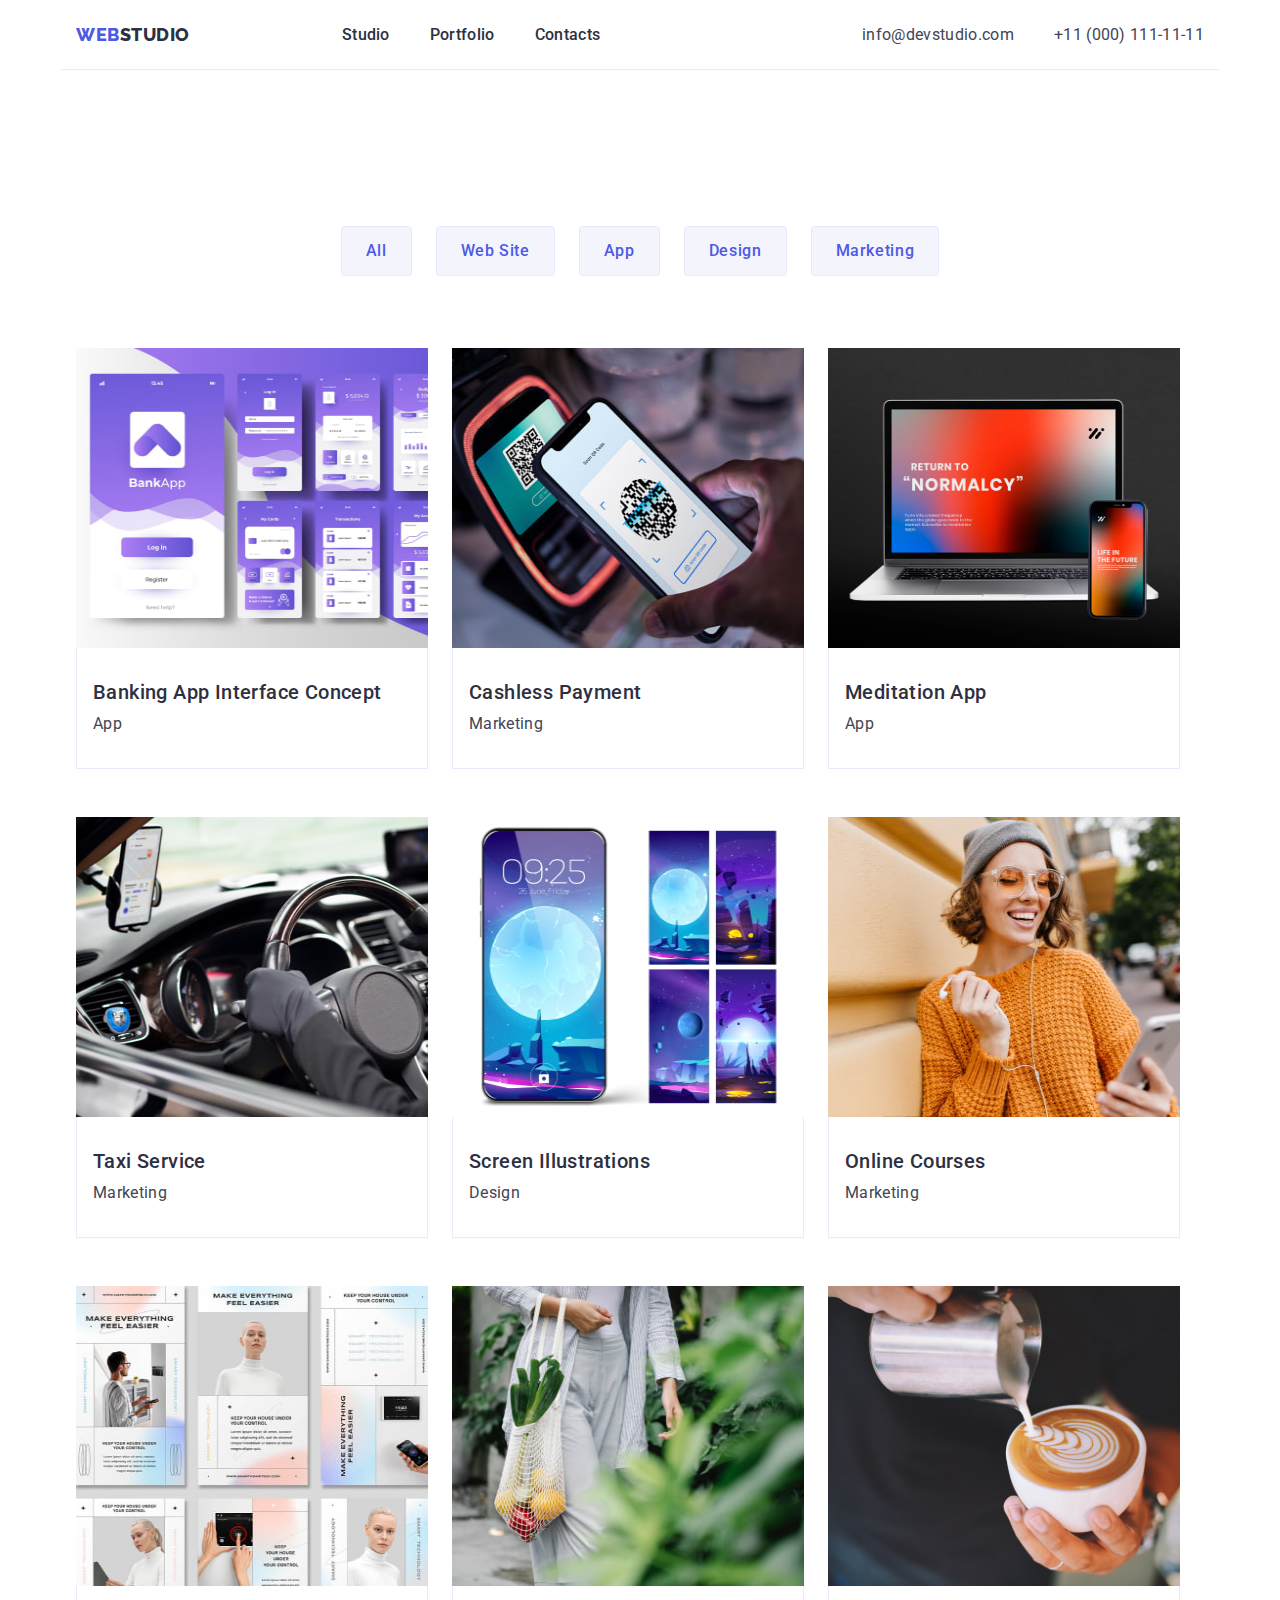
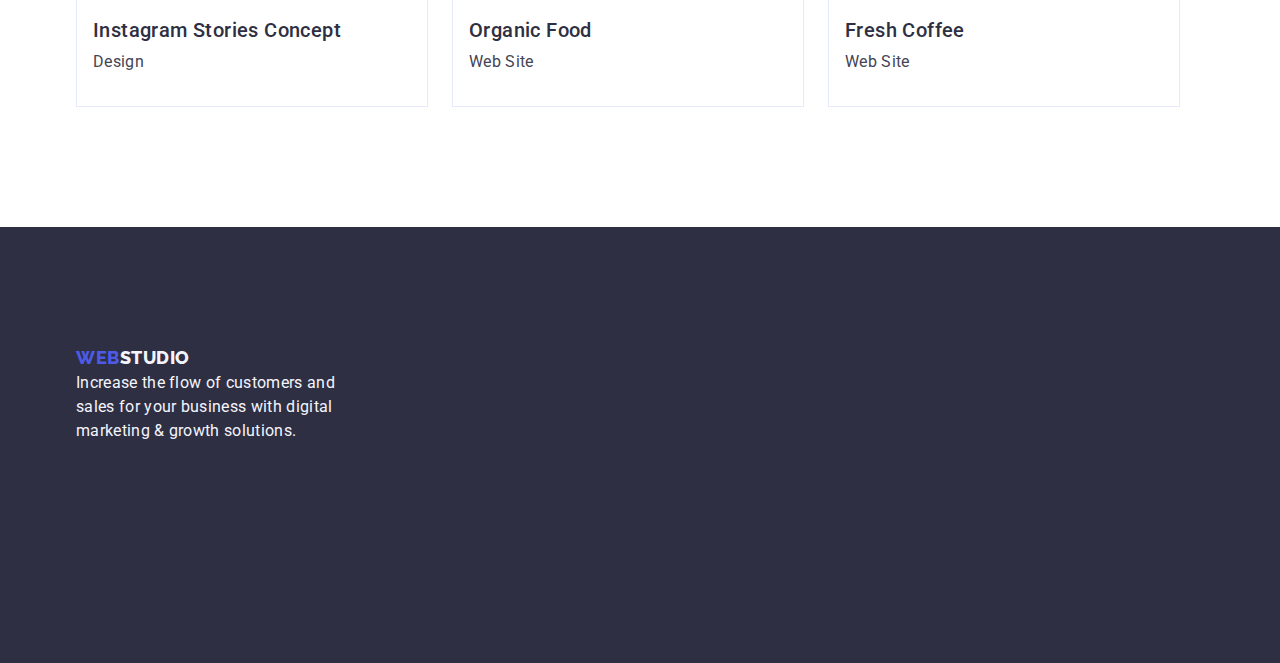
==== commit f49c84ce: "before-checking" ====
--- a/portfolio.html
+++ b/portfolio.html
@@ -21,204 +21,217 @@
   </head>
 
   <body>
-    <div class="page-container">
-      <header class="page-header">
-        <div class="container container-header">
-          <nav class="navigation">
-            <a class="logo-accent link" href="./index.html" target="_self"
-              >Web<span class="logo-up logo-header link">Studio</span></a
-            >
-            <ul class="menu-list">
-              <li class="menu-list-item">
-                <a class="menu-link link" href="./index.html" target="_blank"
-                  >Studio</a
-                >
-              </li>
-              <li class="menu-list-item">
-                <a
-                  class="menu-link link"
-                  href="./portfolio.html"
-                  target="_blank"
-                  >Portfolio</a
-                >
-              </li>
-              <li class="menu-list-item">
-                <a class="menu-link link" href="" target="_blank">Contacts</a>
-              </li>
-            </ul>
-          </nav>
-          <address class="address-list">
-            <ul class="address">
-              <li class="mail-item">
-                <a class="address-link link" href="mailto:info@devstudio.com"
-                  >info@devstudio.com</a
-                >
-              </li>
-              <li class="tel-item">
-                <a class="address-link link" href="tel:+110001111111"
-                  >+11 (000) 111-11-11</a
-                >
-              </li>
-            </ul>
-          </address>
-        </div>
-      </header>
-
-      <main>
-        <!-- Section hidden -->
-        <section class="filters">
-          <div class="container container-filter">
-            <h1 class="title-hero" visually-hidden>Filters</h1>
-
-            <ul class="buttons-list list">
-              <li class="button-item">
-                <button class="button-filter" type="button">All</button>
-              </li>
-              <li class="button-item">
-                <button class="button-filter" type="button">Web Site</button>
-              </li>
-              <li class="button-item">
-                <button class="button-filter" type="button">App</button>
-              </li>
-              <li class="button-item">
-                <button class="button-filter" type="button">Design</button>
-              </li>
-              <li class="button-item">
-                <button class="button-filter" type="button">Marketing</button>
-              </li>
-            </ul>
-
-            <ul class="portfolio-list list">
-              <li class="img-item">
-                <a class="link" href="">
-                  <img
-                    src="./images/portfolio/imgOne.jpg"
-                    width="360"
-                    height="300"
-                    alt="Pages of banking interface in the screen og smartphone"
-                  />
+    <header class="page-header">
+      <div class="container container-header">
+        <nav class="navigation">
+          <a class="logo-accent link" href="./index.html" target="_self"
+            >Web<span class="logo-up logo-header link">Studio</span></a
+          >
+          <ul class="menu-list">
+            <li class="menu-list-item">
+              <a class="menu-link link" href="./index.html" target="_blank"
+                >Studio</a
+              >
+            </li>
+            <li class="menu-list-item">
+              <a class="menu-link link" href="./portfolio.html" target="_blank"
+                >Portfolio</a
+              >
+            </li>
+            <li class="menu-list-item">
+              <a class="menu-link link" href="" target="_blank">Contacts</a>
+            </li>
+          </ul>
+        </nav>
+        <address class="address-list">
+          <ul class="address">
+            <li class="mail-item">
+              <a class="address-link link" href="mailto:info@devstudio.com"
+                >info@devstudio.com</a
+              >
+            </li>
+            <li class="tel-item">
+              <a class="address-link link" href="tel:+110001111111"
+                >+11 (000) 111-11-11</a
+              >
+            </li>
+          </ul>
+        </address>
+      </div>
+    </header>
+
+    <main>
+      <!-- Section hidden -->
+      <section class="filters">
+        <div class="container">
+          <h1 class="title-hero hidden" visually-hidden>Filters</h1>
+
+          <ul class="buttons-list list">
+            <li class="button-item">
+              <button class="button-filter" type="button">All</button>
+            </li>
+            <li class="button-item">
+              <button class="button-filter" type="button">Web Site</button>
+            </li>
+            <li class="button-item">
+              <button class="button-filter" type="button">App</button>
+            </li>
+            <li class="button-item">
+              <button class="button-filter" type="button">Design</button>
+            </li>
+            <li class="button-item">
+              <button class="button-filter" type="button">Marketing</button>
+            </li>
+          </ul>
+
+          <ul class="portfolio-list list">
+            <li class="img-item">
+              <a class="link" href="">
+                <img
+                  src="./images/portfolio/imgOne.jpg"
+                  width="360"
+                  height="300"
+                  alt="Pages of banking interface in the screen og smartphone"
+                />
+                <div class="card-portfolio">
                   <h2 class="third-team-title third-title">
                     Banking App Interface Concept
                   </h2>
                   <p class="advantages-paragraf team-paragraf">App</p>
-                </a>
-              </li>
-              <li class="img-item">
-                <a class="link" href="">
-                  <img
-                    src="./images/portfolio/imgTwo.jpg"
-                    width="360"
-                    height="300"
-                    alt="One man does cashless payment with his smartphone"
-                  />
+                </div>
+              </a>
+            </li>
+            <li class="img-item">
+              <a class="link" href="">
+                <img
+                  src="./images/portfolio/imgTwo.jpg"
+                  width="360"
+                  height="300"
+                  alt="One man does cashless payment with his smartphone"
+                />
+                <div class="card-portfolio">
                   <h2 class="third-team-title third-title">Cashless Payment</h2>
                   <p class="advantages-paragraf team-paragraf">Marketing</p>
-                </a>
-              </li>
-              <li class="img-item">
-                <a class="link" href="">
-                  <img
-                    src="./images/portfolio/imgThree.jpg"
-                    width="360"
-                    height="300"
-                    alt="Computer monitor and smartphone screen with App for meditation"
-                  />
+                </div>
+              </a>
+            </li>
+            <li class="img-item">
+              <a class="link" href="">
+                <img
+                  src="./images/portfolio/imgThree.jpg"
+                  width="360"
+                  height="300"
+                  alt="Computer monitor and smartphone screen with App for meditation"
+                />
+                <div class="card-portfolio">
                   <h2 class="third-team-title third-title">Meditation App</h2>
                   <p class="advantages-paragraf team-paragraf">App</p>
-                </a>
-              </li>
-              <li class="img-item">
-                <a class="link" href="">
-                  <img
-                    src="./images/portfolio/imgFour.jpg"
-                    width="360"
-                    height="300"
-                    alt="Driver in the car uses taxi service"
-                  />
+                </div>
+              </a>
+            </li>
+            <li class="img-item">
+              <a class="link" href="">
+                <img
+                  src="./images/portfolio/imgFour.jpg"
+                  width="360"
+                  height="300"
+                  alt="Driver in the car uses taxi service"
+                />
+                <div class="card-portfolio">
                   <h2 class="third-team-title third-title">Taxi Service</h2>
                   <p class="advantages-paragraf team-paragraf">Marketing</p>
-                </a>
-              </li>
-              <li class="img-item">
-                <a class="link" href="">
-                  <img
-                    src="./images/portfolio/imgFive.jpg"
-                    width="360"
-                    height="300"
-                    alt="Design for smartphone with screen illustration shows Moon and mountain rocks"
-                  />
+                </div>
+              </a>
+            </li>
+            <li class="img-item">
+              <a class="link" href="">
+                <img
+                  src="./images/portfolio/imgFive.jpg"
+                  width="360"
+                  height="300"
+                  alt="Design for smartphone with screen illustration shows Moon and mountain rocks"
+                />
+                <div class="card-portfolio">
                   <h2 class="third-team-title third-title">
                     Screen Illustrations
                   </h2>
                   <p class="advantages-paragraf team-paragraf">Design</p>
-                </a>
-              </li>
-              <li class="img-item">
-                <a class="link" href="">
-                  <img
-                    src="./images/portfolio/imgSix.jpg"
-                    width="360"
-                    height="300"
-                    alt="One lady wearing in yellow sweater and grey hat is looking on her smartphone and learning online course"
-                  />
+                </div>
+              </a>
+            </li>
+            <li class="img-item">
+              <a class="link" href="">
+                <img
+                  src="./images/portfolio/imgSix.jpg"
+                  width="360"
+                  height="300"
+                  alt="One lady wearing in yellow sweater and grey hat is looking on her smartphone and learning online course"
+                />
+                <div class="card-portfolio">
                   <h2 class="third-team-title third-title">Online Courses</h2>
                   <p class="advantages-paragraf team-paragraf">Marketing</p>
-                </a>
-              </li>
-              <li class="img-item">
-                <a class="link" href="">
-                  <img
-                    src="./images/portfolio/imgSeven.jpg"
-                    width="360"
-                    height="300"
-                    alt="Six Instagram stories concept pages designed in light colors with man and woman in the pictures"
-                  />
+                </div>
+              </a>
+            </li>
+            <li class="img-item">
+              <a class="link" href="">
+                <img
+                  src="./images/portfolio/imgSeven.jpg"
+                  width="360"
+                  height="300"
+                  alt="Six Instagram stories concept pages designed in light colors with man and woman in the pictures"
+                />
+                <div class="card-portfolio">
                   <h2 class="third-team-title third-title">
                     Instagram Stories Concept
                   </h2>
                   <p class="advantages-paragraf team-paragraf">Design</p>
-                </a>
-              </li>
-              <li class="img-item">
-                <a class="link" href="">
-                  <img
-                    src="./images/portfolio/imgEight.jpg"
-                    width="360"
-                    height="300"
-                    alt="Women keeps a bag with organic fruits and vegetables"
-                  />
+                </div>
+              </a>
+            </li>
+            <li class="img-item">
+              <a class="link" href="">
+                <img
+                  src="./images/portfolio/imgEight.jpg"
+                  width="360"
+                  height="300"
+                  alt="Women keeps a bag with organic fruits and vegetables"
+                />
+                <div class="card-portfolio">
                   <h2 class="third-team-title third-title">Organic Food</h2>
                   <p class="advantages-paragraf team-paragraf">Web Site</p>
-                </a>
-              </li>
-              <li class="img-item">
-                <a class="link" href="">
-                  <img
-                    src="./images/portfolio/imgNine.jpg"
-                    width="360"
-                    height="300"
-                    alt="A man makes a cappucino"
-                  />
+                </div>
+              </a>
+            </li>
+            <li class="img-item">
+              <a class="link" href="">
+                <img
+                  src="./images/portfolio/imgNine.jpg"
+                  width="360"
+                  height="300"
+                  alt="A man makes a cappucino"
+                />
+                <div class="card-portfolio">
                   <h2 class="third-team-title third-title">Fresh Coffee</h2>
                   <p class="advantages-paragraf team-paragraf">Web Site</p>
-                </a>
-              </li>
-            </ul>
-          </div>
-        </section>
-      </main>
-
-      <footer class="footer-section">
-        <div class="container">
-          <a class="logo-accent link" href="./index.html" target="_self"
-            >Web<span class="logo-down link">Studio</span></a
-          >
-          <p class="footer-paragraf">
-            Increase the flow of customers and sales for your business with
-            digital marketing & growth solutions.
-          </p>
+                </div>
+              </a>
+            </li>
+          </ul>
         </div>
-      </footer>
-    </div>
+      </section>
+    </main>
+
+    <footer class="footer-section">
+      <div class="container">
+        <a class="logo-accent link" href="./index.html" target="_self"
+          >Web<span class="logo-down link">Studio</span></a
+        >
+        <p class="footer-paragraf">
+          Increase the flow of customers and sales for your business with
+          digital marketing & growth solutions.
+        </p>
+      </div>
+    </footer>
   </body>
 </html>
--- a/css/styles.css
+++ b/css/styles.css
@@ -8,16 +8,6 @@
     --button-filter-hover: #404BBF;   
 }
 
-h1, h2, h3, h4, h5, h6 {
-    margin: 0;
-}
-
-ul, ol {
-    margin: 0;
-    padding: 0;
-    list-style-type: none;
-}
-
 body {
     font-family: 'Roboto', sans-serif;
     font-style: normal;
@@ -30,14 +20,23 @@
     text-decoration: none;
 }
 
+h1, h2, h3, h4, h5, h6, p {
+    margin: 0;
+}
+
+ul, ol {
+    margin: 0;
+    padding: 0;
+    list-style-type: none;
+}
+
 .page-container {
-    min-height: 100vh;
-    display: flex;
     flex-direction: column;
 }
 
-main {
-    flex-grow: 1;
+img {
+    display: block;
+    max-width: 100%;
 }
 
 a {
@@ -154,8 +153,7 @@
 }
 
 .container-hero {
-    padding-top: 12px;
-    padding-bottom: 60px;
+    
     align-items: center;
 }
 
@@ -171,6 +169,7 @@
     margin-left: auto;
     margin-right: auto;
     margin-bottom: 48px;
+    
 }
 
 .order-button {
@@ -217,13 +216,9 @@
 
 .advantages {
     margin: 0;
-}
-
-.container-advantages {
     padding-top: 120px;
-    padding-bottom: 120px;
-}
-
+    padding-bottom: 60px;
+}
 
 .third-title {
     font-weight: 500;
@@ -233,7 +228,6 @@
     color: var(--brand-background);
     text-transform: capitalize;
     margin-bottom: 8px;
-    margin-top: 32px;
     margin-left: auto;
     margin-right: auto;
 }
@@ -247,8 +241,8 @@
     width: calc((100%-72px)/4);
 }
 
-.container-we-doing {
-    padding-top: 120px;
+.we-doing {
+    padding-top: 60px;
     padding-bottom: 120px;
 }
 
@@ -273,7 +267,6 @@
     margin-left: auto;
     margin-right: auto;
     margin-bottom: 72px;
-
 }
 
 .title-team {
@@ -290,13 +283,9 @@
     margin-bottom: 72px;
 }
 
-.container-team {
-    padding-top: 120px;
-    padding-bottom: 120px;
-}
-
 .team {
     background-color: var(--logo-down);
+    padding: 120px 0;
 }
 
 .list-team {
@@ -313,16 +302,18 @@
     text-align: center;
 }
 
+.card-team {
+    padding: 32px 16px;
+}
 
 .footer-section {
     background-color: var(--brand-background);
+    padding: 120px 0;
 }
 
 .container-footer {
 display: block;
 align-items: center;
-padding-top: 100px;
-padding-bottom: 100px;
 }
 
 .footer-paragraf {
@@ -334,21 +325,27 @@
 line-height: 1.5;
 letter-spacing: 0.02em;
 max-width: 264px;
-}
-
-.container-filter {
+padding-bottom: 100px;
+}
+
+.container-header {
+    border-bottom: 1px solid var(--border);
+}
+
+.hidden {
+    margin-bottom: 0;
+}
+
+.filters {
     padding-top: 96px;
-    padding-bottom: 72px;
-    align-items: center;
-    margin-left: auto;
-    margin-right: auto;
+    padding-bottom: 120px;
+}
+
+.buttons-list {
+    display: flex;
+    gap: 24px;
     margin-bottom: 72px;
-    border-top: 1px solid var(--border);
-}
-
-.buttons-list {
-    display: flex;
-    gap: 24px;
+    justify-content: center;
 }
 
 .button-item {
@@ -389,11 +386,24 @@
 .portfolio-list {
     display: flex;
     flex-wrap: wrap;
-    row-gap: 24px;
-    column-gap: 48px;
+    row-gap: 48px;
+    column-gap: 24px;
 }
 
 .img-item {
+    width: calc((100% - 72px) / 3);
+}
+
+.card-portfolio {
+    padding: 32px 16px;
     border: 1px solid var(--border);
-    width: calc((100%-48px)/3);
-}+    border-top: none;
+    }
+
+.advantages-paragraf.team-paragraf {
+    text-align: left;
+}
+
+.third-team-title.third-title {
+    text-align: left;
+}
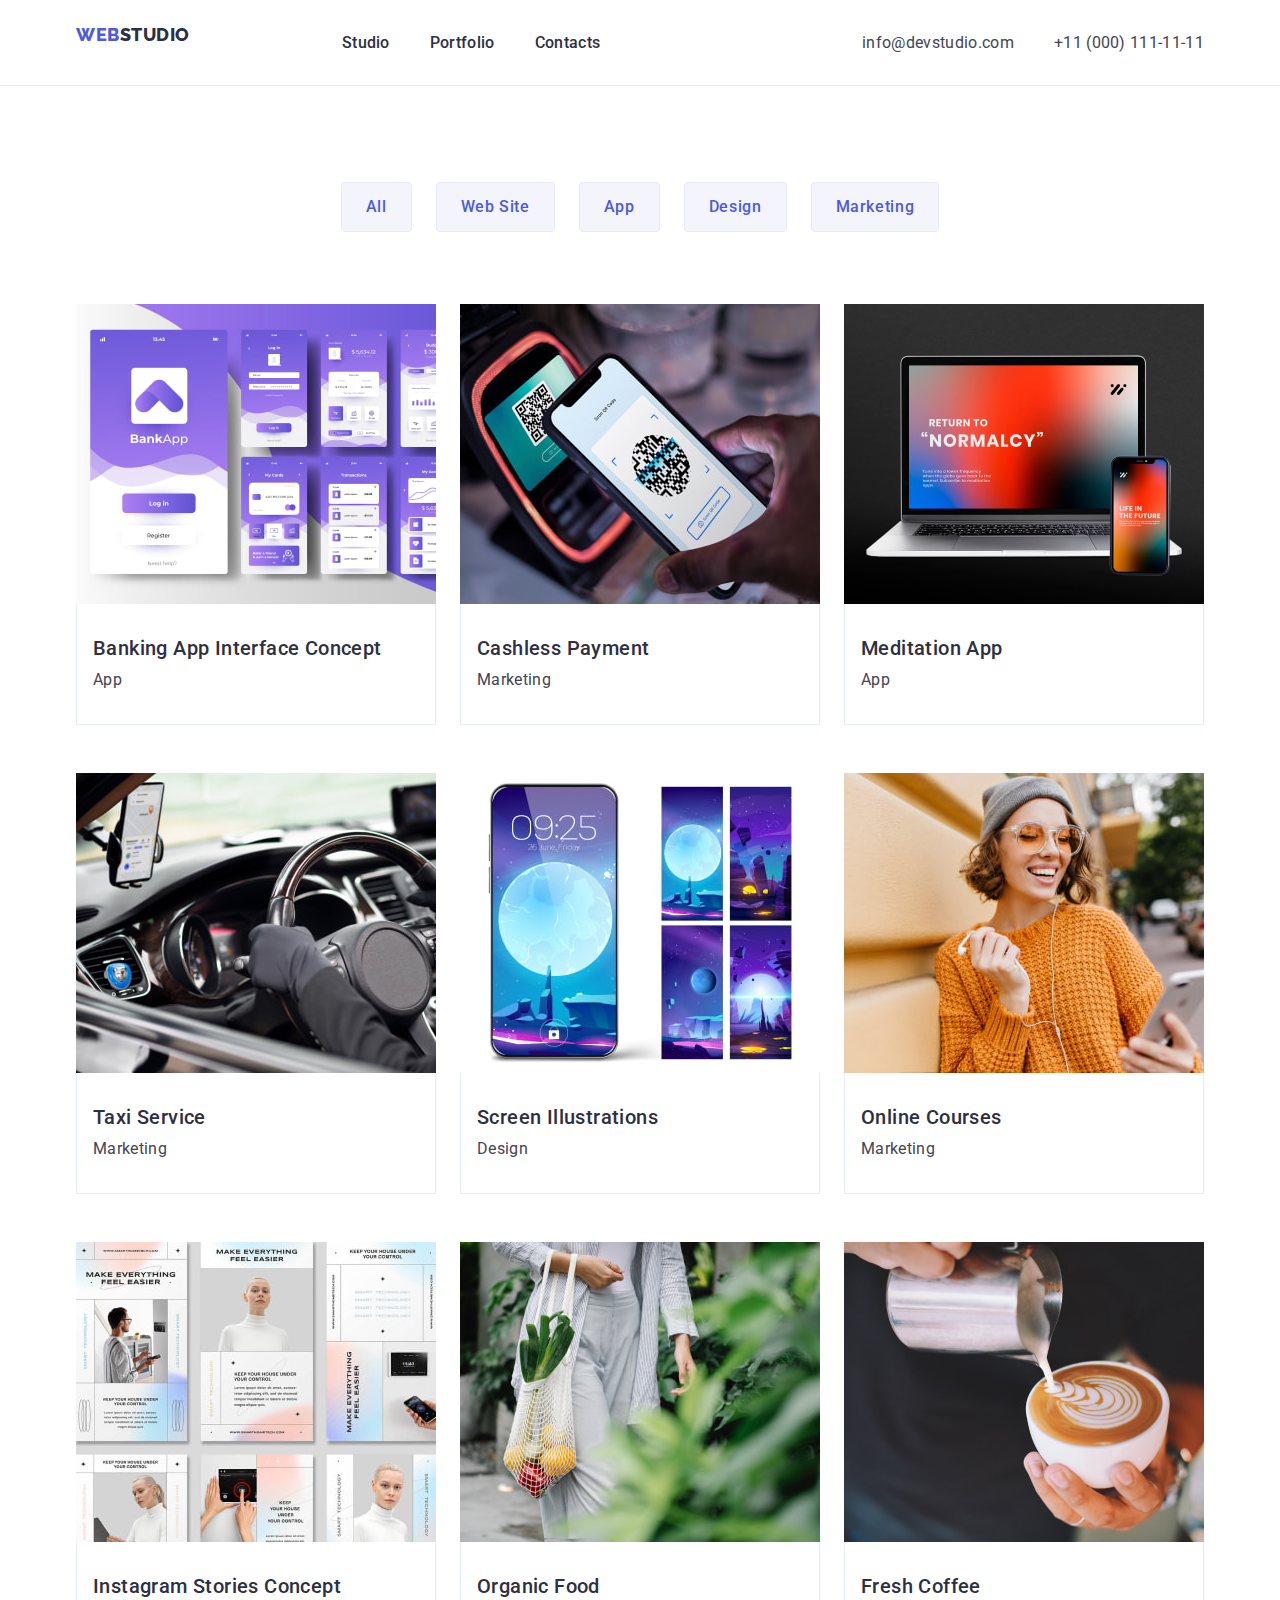
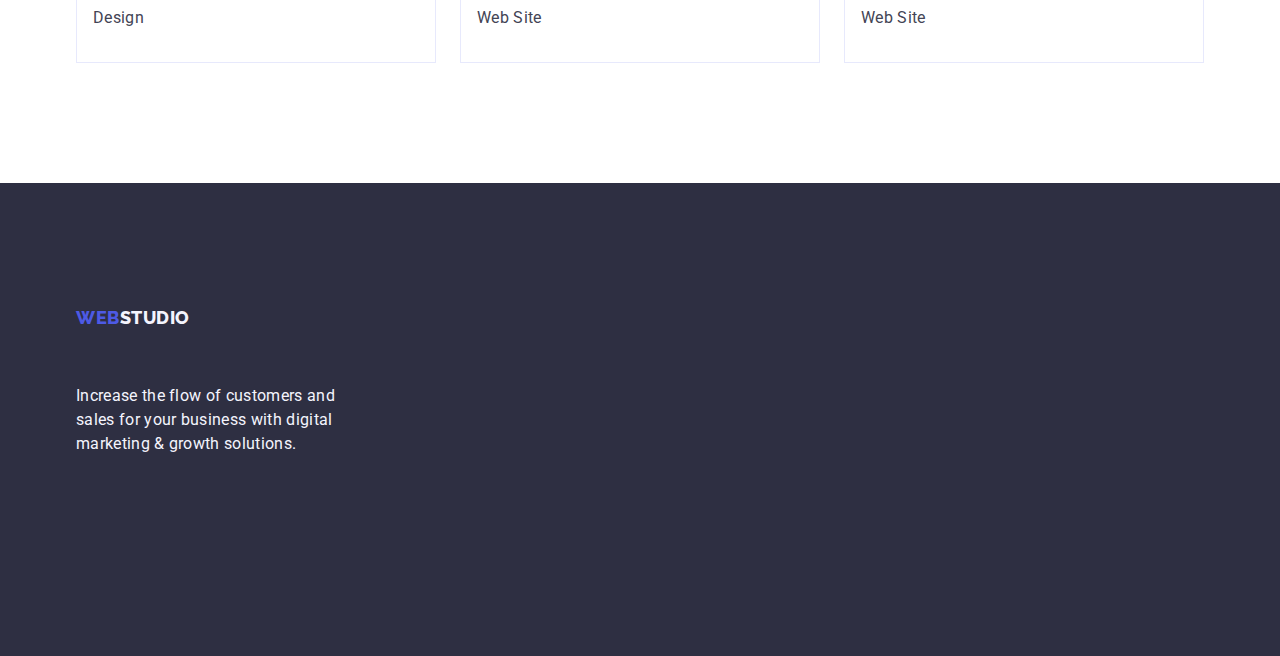
==== commit df285999: "first-check" ====
--- a/portfolio.html
+++ b/portfolio.html
@@ -64,7 +64,7 @@
       <!-- Section hidden -->
       <section class="filters">
         <div class="container">
-          <h1 class="title-hero hidden" visually-hidden>Filters</h1>
+          <h1 class="title-hero visually-hidden hidden">Filters</h1>
 
           <ul class="buttons-list list">
             <li class="button-item">
--- a/css/styles.css
+++ b/css/styles.css
@@ -184,7 +184,9 @@
     margin: auto;
     border-radius: 4px;
     padding: 16px 32px;
-    min-width: 169px;    
+    min-width: 169px;
+    height: 56px; 
+    border: none;
 }
 
 .order-button:hover {
@@ -216,8 +218,7 @@
 
 .advantages {
     margin: 0;
-    padding-top: 120px;
-    padding-bottom: 60px;
+    padding: 120px 0;
 }
 
 .third-title {
@@ -281,6 +282,7 @@
     margin-left: auto;
     margin-right: auto;
     margin-bottom: 72px;
+    text-align: center;
 }
 
 .team {
@@ -296,9 +298,14 @@
 .item-team {
     background: var(--page);
     width: calc((100%-72px)/4);
-}
-
-.third-team-title, .team-paragraf {
+    border-radius: 0px 0px 4px 4px;
+}
+
+.third-team-title  {
+    text-align: center;
+}
+
+.team-paragraf {
     text-align: center;
 }
 
@@ -308,7 +315,7 @@
 
 .footer-section {
     background-color: var(--brand-background);
-    padding: 120px 0;
+    padding: 100px 0;
 }
 
 .container-footer {
@@ -328,7 +335,17 @@
 padding-bottom: 100px;
 }
 
-.container-header {
+.logo-accent.link {
+    display: inline-block;
+    margin-bottom: 16px;
+}
+
+.logo-down.link {
+    display: inline-block;
+    margin-bottom: 16px;
+}
+
+.page-header {
     border-bottom: 1px solid var(--border);
 }
 
@@ -372,11 +389,13 @@
 .button-filter:hover {
     background-color: var(--button-filter-hover);
     color: var(--page);
+    border: 1px solid transparent;
 }
 
 .button-filter:focus {
     background-color: var(--button-filter-hover);
     color: var(--page);
+    border: 1px solid transparent;
 }
 
 .button-filter:active {
@@ -391,7 +410,7 @@
 }
 
 .img-item {
-    width: calc((100% - 72px) / 3);
+    width: calc((100% - 48px) / 3);
 }
 
 .card-portfolio {
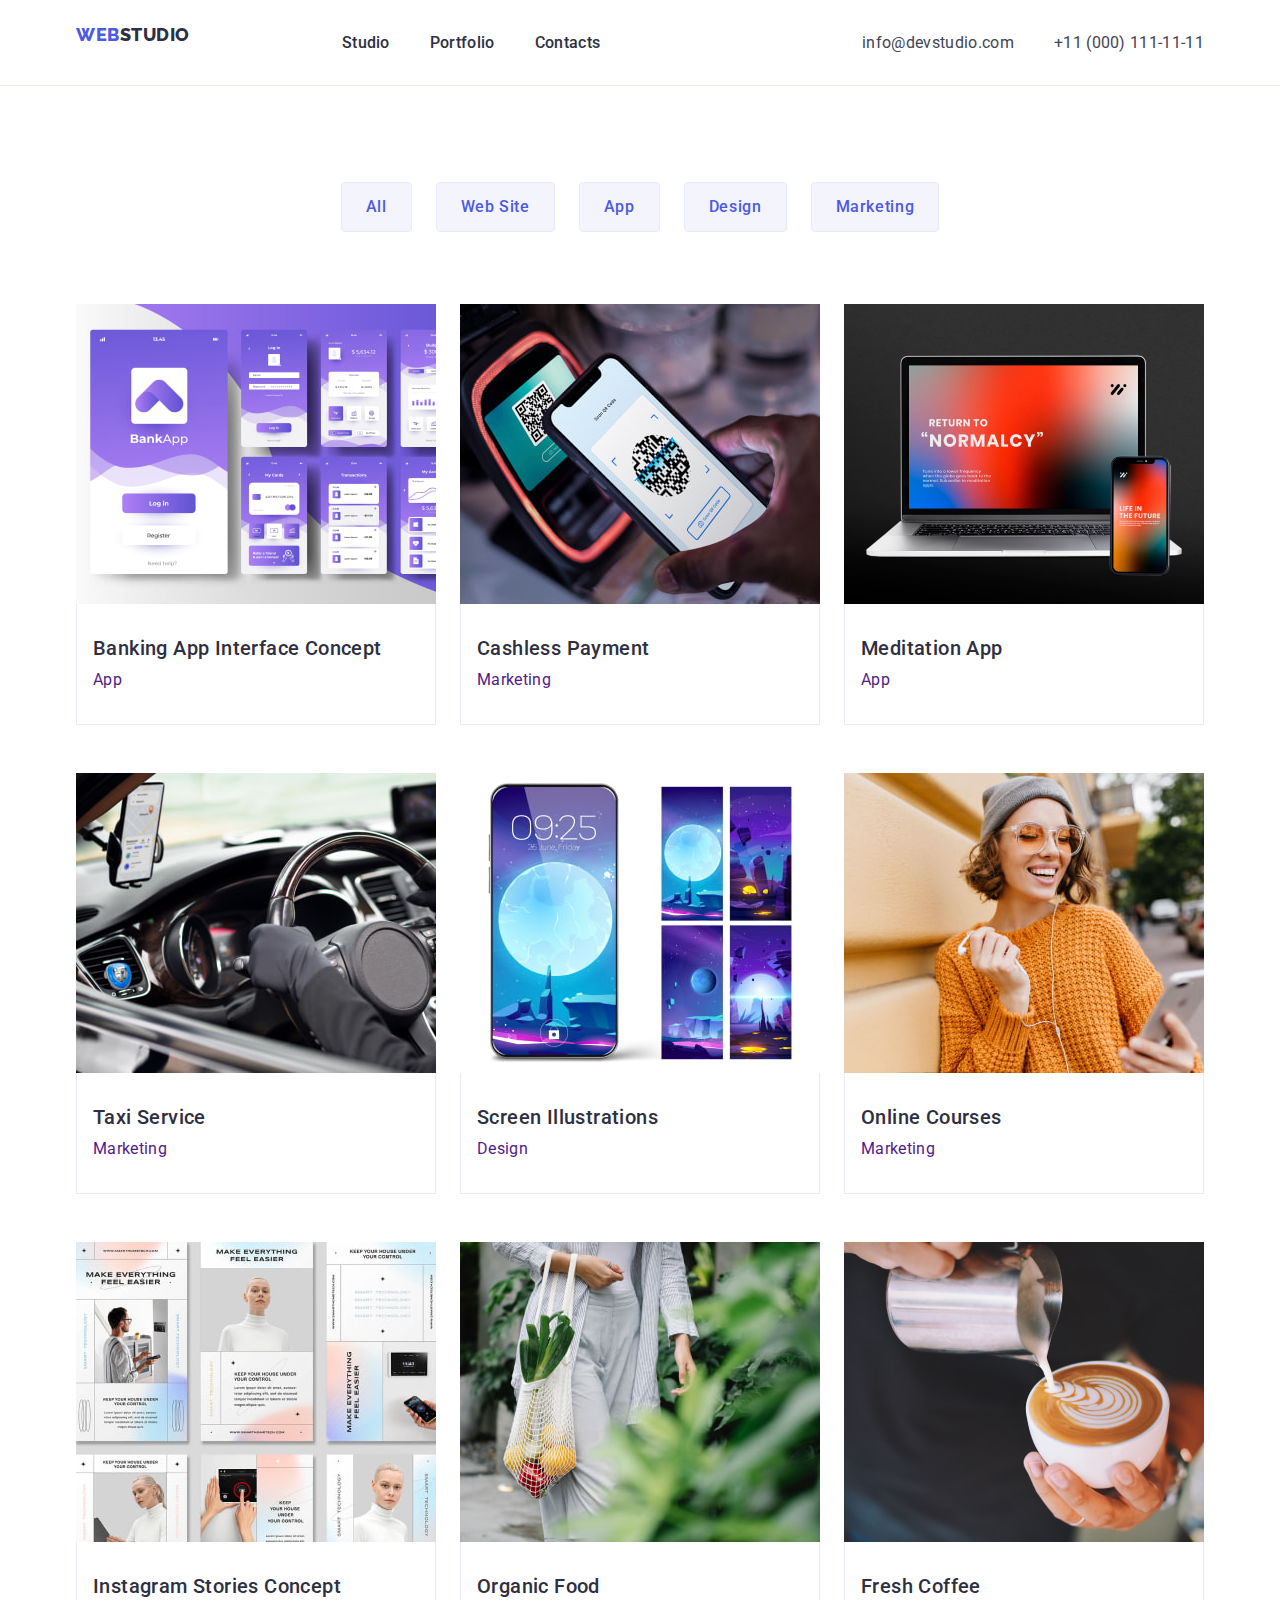
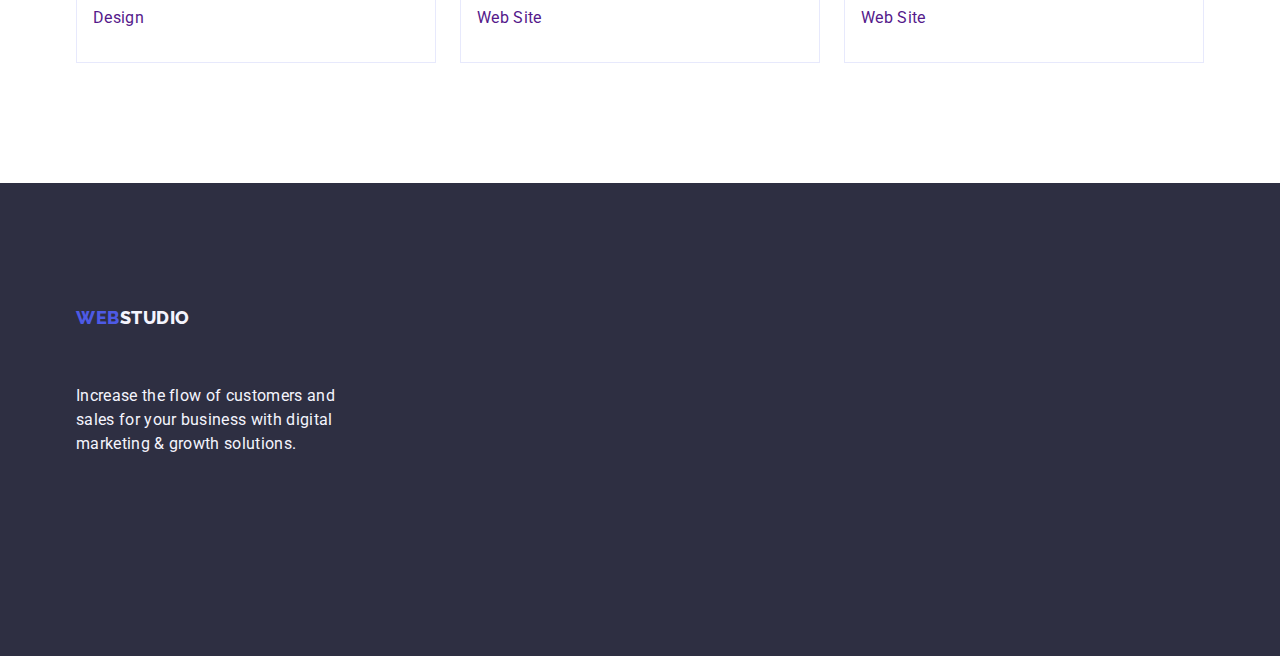
==== commit e141bf3d: "headers" ====
--- a/portfolio.html
+++ b/portfolio.html
@@ -12,10 +12,8 @@
       rel="stylesheet"
     />
     <link
-      href="
-https://cdn.jsdelivr.net/npm/modern-normalize@2.0.0/modern-normalize.min.css
-"
       rel="stylesheet"
+      href="https://cdn.jsdelivr.net/npm/modern-normalize@2.0.0/modern-normalize.min.css"
     />
     <link rel="stylesheet" href="./css/styles.css" />
   </head>
@@ -64,7 +62,7 @@
       <!-- Section hidden -->
       <section class="filters">
         <div class="container">
-          <h1 class="title-hero visually-hidden hidden">Filters</h1>
+          <h1 class="visually-hidden">Filters</h1>
 
           <ul class="buttons-list list">
             <li class="button-item">
@@ -94,10 +92,10 @@
                   alt="Pages of banking interface in the screen og smartphone"
                 />
                 <div class="card-portfolio">
-                  <h2 class="third-team-title third-title">
+                  <h2 class="third-title portfolio-second">
                     Banking App Interface Concept
                   </h2>
-                  <p class="advantages-paragraf team-paragraf">App</p>
+                  <p class="portfolio-paragraf">App</p>
                 </div>
               </a>
             </li>
@@ -110,8 +108,8 @@
                   alt="One man does cashless payment with his smartphone"
                 />
                 <div class="card-portfolio">
-                  <h2 class="third-team-title third-title">Cashless Payment</h2>
-                  <p class="advantages-paragraf team-paragraf">Marketing</p>
+                  <h2 class="third-title portfolio-second">Cashless Payment</h2>
+                  <p class="portfolio-paragraf">Marketing</p>
                 </div>
               </a>
             </li>
@@ -124,8 +122,8 @@
                   alt="Computer monitor and smartphone screen with App for meditation"
                 />
                 <div class="card-portfolio">
-                  <h2 class="third-team-title third-title">Meditation App</h2>
-                  <p class="advantages-paragraf team-paragraf">App</p>
+                  <h2 class="third-title portfolio-second">Meditation App</h2>
+                  <p class="portfolio-paragraf">App</p>
                 </div>
               </a>
             </li>
@@ -138,8 +136,8 @@
                   alt="Driver in the car uses taxi service"
                 />
                 <div class="card-portfolio">
-                  <h2 class="third-team-title third-title">Taxi Service</h2>
-                  <p class="advantages-paragraf team-paragraf">Marketing</p>
+                  <h2 class="third-title portfolio-second">Taxi Service</h2>
+                  <p class="portfolio-paragraf">Marketing</p>
                 </div>
               </a>
             </li>
@@ -152,10 +150,10 @@
                   alt="Design for smartphone with screen illustration shows Moon and mountain rocks"
                 />
                 <div class="card-portfolio">
-                  <h2 class="third-team-title third-title">
+                  <h2 class="third-title portfolio-second">
                     Screen Illustrations
                   </h2>
-                  <p class="advantages-paragraf team-paragraf">Design</p>
+                  <p class="portfolio-paragraf">Design</p>
                 </div>
               </a>
             </li>
@@ -168,8 +166,8 @@
                   alt="One lady wearing in yellow sweater and grey hat is looking on her smartphone and learning online course"
                 />
                 <div class="card-portfolio">
-                  <h2 class="third-team-title third-title">Online Courses</h2>
-                  <p class="advantages-paragraf team-paragraf">Marketing</p>
+                  <h2 class="third-title portfolio-second">Online Courses</h2>
+                  <p class="portfolio-paragraf">Marketing</p>
                 </div>
               </a>
             </li>
@@ -182,10 +180,10 @@
                   alt="Six Instagram stories concept pages designed in light colors with man and woman in the pictures"
                 />
                 <div class="card-portfolio">
-                  <h2 class="third-team-title third-title">
+                  <h2 class="third-title portfolio-second">
                     Instagram Stories Concept
                   </h2>
-                  <p class="advantages-paragraf team-paragraf">Design</p>
+                  <p class="portfolio-paragraf">Design</p>
                 </div>
               </a>
             </li>
@@ -198,8 +196,8 @@
                   alt="Women keeps a bag with organic fruits and vegetables"
                 />
                 <div class="card-portfolio">
-                  <h2 class="third-team-title third-title">Organic Food</h2>
-                  <p class="advantages-paragraf team-paragraf">Web Site</p>
+                  <h2 class="third-title portfolio-second">Organic Food</h2>
+                  <p class="portfolio-paragraf">Web Site</p>
                 </div>
               </a>
             </li>
@@ -212,8 +210,8 @@
                   alt="A man makes a cappucino"
                 />
                 <div class="card-portfolio">
-                  <h2 class="third-team-title third-title">Fresh Coffee</h2>
-                  <p class="advantages-paragraf team-paragraf">Web Site</p>
+                  <h2 class="third-title portfolio-second">Fresh Coffee</h2>
+                  <p class="portfolio-paragraf">Web Site</p>
                 </div>
               </a>
             </li>
--- a/css/styles.css
+++ b/css/styles.css
@@ -152,11 +152,9 @@
     padding: 188px 0;
 }
 
-.container-hero {
-    
+.container-hero {    
     align-items: center;
 }
-
 
 .title-hero {
     font-weight: 700;
@@ -243,7 +241,6 @@
 }
 
 .we-doing {
-    padding-top: 60px;
     padding-bottom: 120px;
 }
 
@@ -301,7 +298,7 @@
     border-radius: 0px 0px 4px 4px;
 }
 
-.third-team-title  {
+.third-title.card  {
     text-align: center;
 }
 
@@ -419,10 +416,10 @@
     border-top: none;
     }
 
-.advantages-paragraf.team-paragraf {
+.advantages-paragraf .team-paragraf {
     text-align: left;
 }
 
-.third-team-title.third-title {
+.third-title.portfolio-second {
     text-align: left;
 }
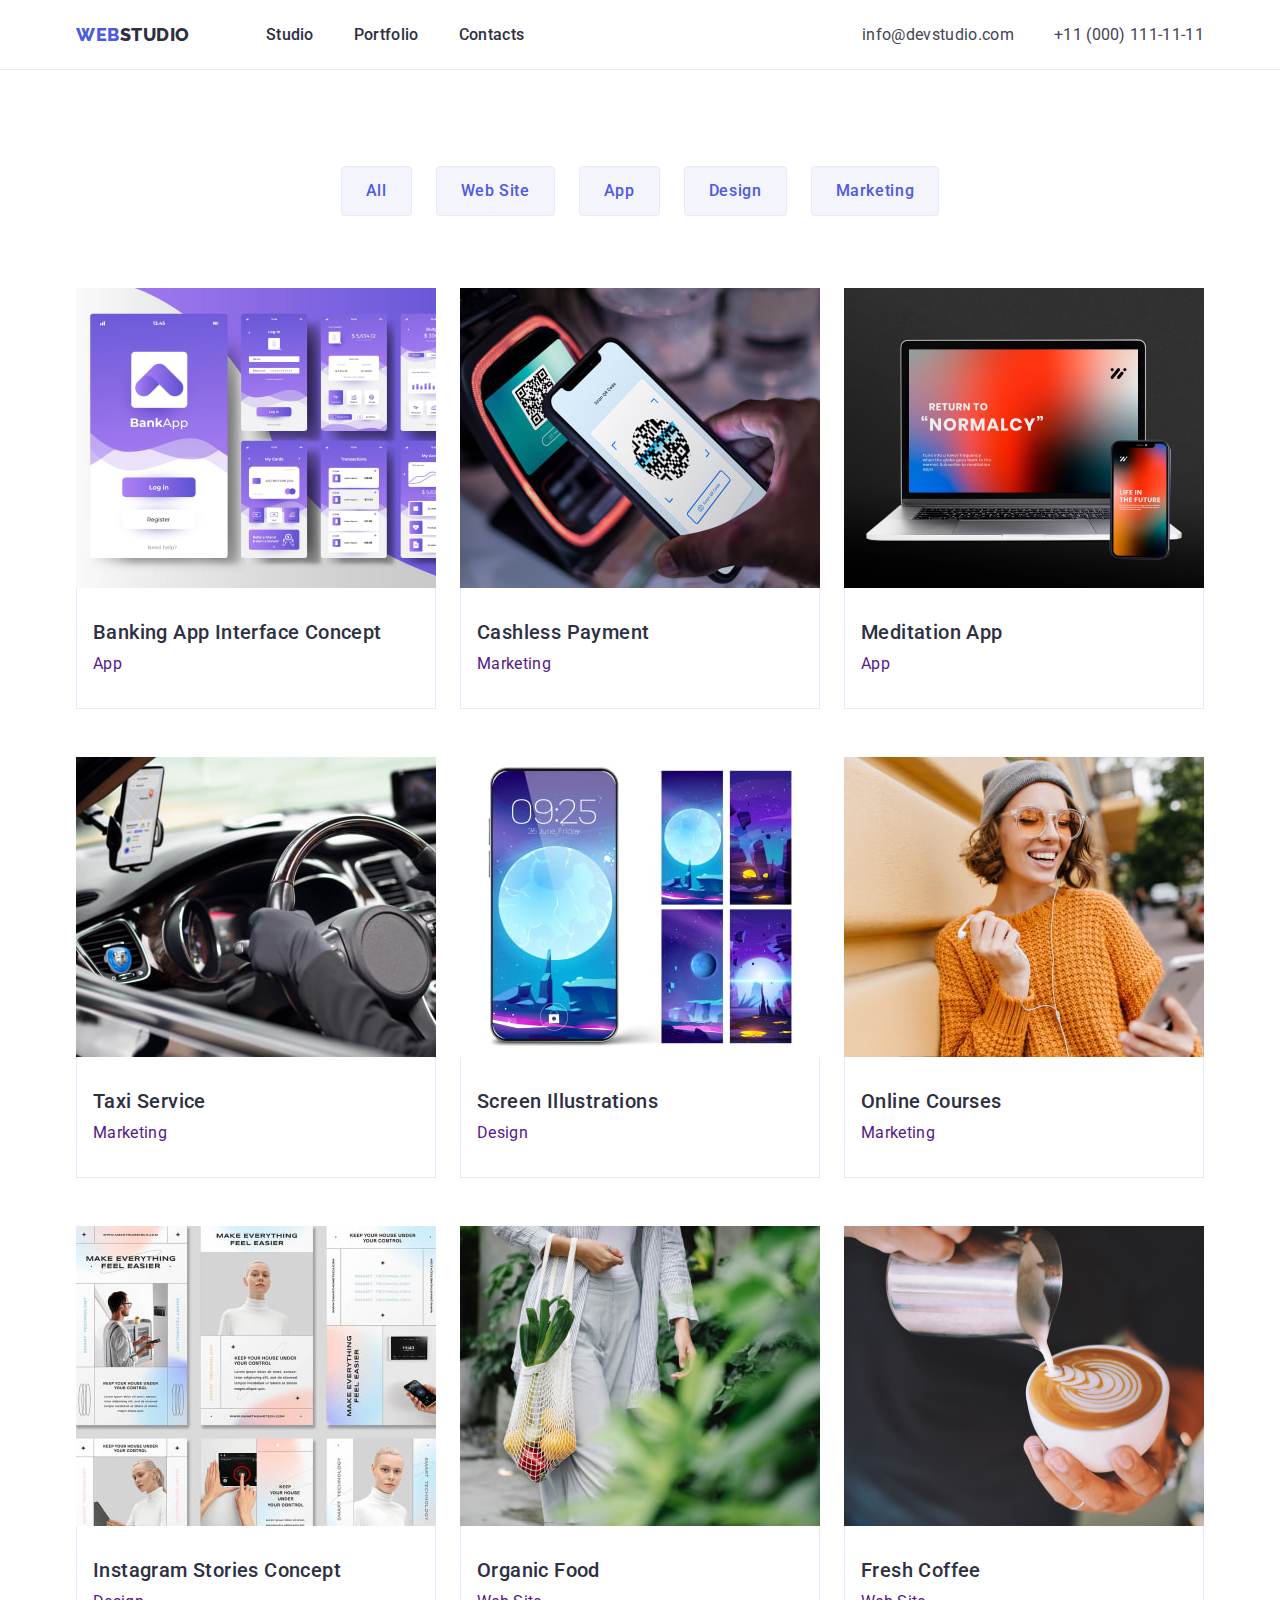
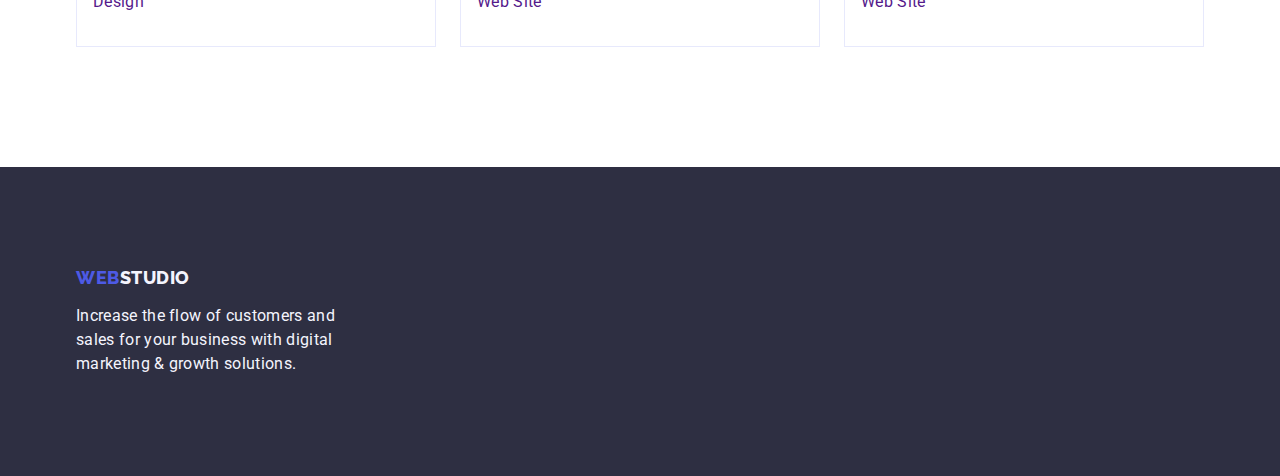
==== commit a701a3a1: "margin-right-paragraf" ====
--- a/portfolio.html
+++ b/portfolio.html
@@ -23,7 +23,7 @@
       <div class="container container-header">
         <nav class="navigation">
           <a class="logo-accent link" href="./index.html" target="_self"
-            >Web<span class="logo-up logo-header link">Studio</span></a
+            >Web<span class="logo-up link">Studio</span></a
           >
           <ul class="menu-list">
             <li class="menu-list-item">
@@ -222,7 +222,7 @@
 
     <footer class="footer-section">
       <div class="container">
-        <a class="logo-accent link" href="./index.html" target="_self"
+        <a class="logo-accent down link" href="./index.html" target="_self"
           >Web<span class="logo-down link">Studio</span></a
         >
         <p class="footer-paragraf">
--- a/css/styles.css
+++ b/css/styles.css
@@ -78,14 +78,6 @@
     color: var(--brand-background);
     font-family: 'Raleway', sans-serif;
     padding: 24px 0;
-}
-
-.logo-header {
-margin-right: 76px;
-}
-
-.logo-down {
-    color: var(--logo-down);
 }
 
 .menu-list {
@@ -237,7 +229,7 @@
 }
 
 .item-advantages {
-    width: calc((100%-72px)/4);
+    width: calc((100% - 72px) / 4);
 }
 
 .we-doing {
@@ -250,7 +242,7 @@
 }
 
 .item-we-doing {
-    width: calc((100%-48px)/3);
+    width: calc((100% - 48px) / 3);
 }
 
 .title-we-doing {
@@ -294,7 +286,7 @@
 
 .item-team {
     background: var(--page);
-    width: calc((100%-72px)/4);
+    width: calc((100% - 72px) / 4);
     border-radius: 0px 0px 4px 4px;
 }
 
@@ -329,17 +321,16 @@
 line-height: 1.5;
 letter-spacing: 0.02em;
 max-width: 264px;
-padding-bottom: 100px;
-}
-
-.logo-accent.link {
+}
+
+.logo-down {
     display: inline-block;
     margin-bottom: 16px;
-}
-
-.logo-down.link {
-    display: inline-block;
-    margin-bottom: 16px;
+    color: var(--logo-down);
+}
+
+.logo-accent.down {
+    margin-right: 0;
 }
 
 .page-header {
@@ -362,9 +353,7 @@
     justify-content: center;
 }
 
-.button-item {
-    width: calc((100%-96px)/5);
-}
+
 
 .button-filter {
     font-weight: 500;
